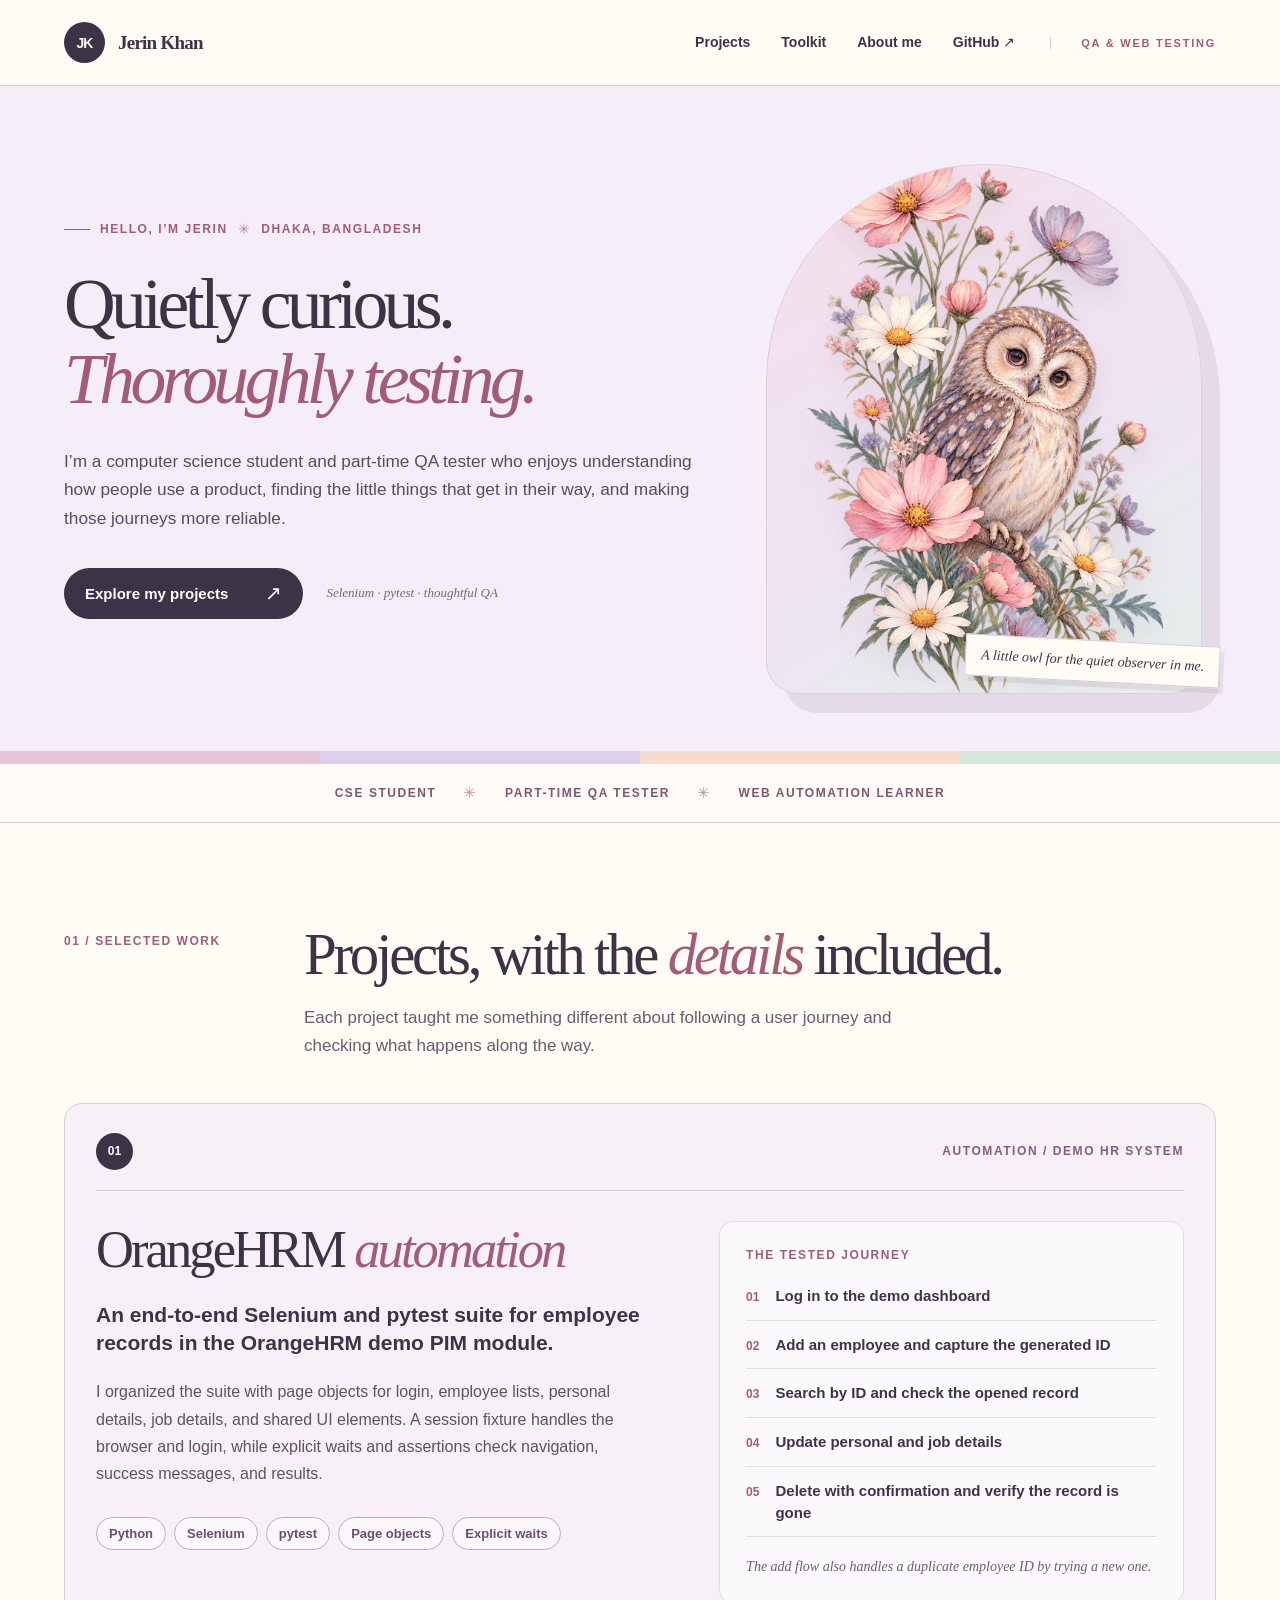
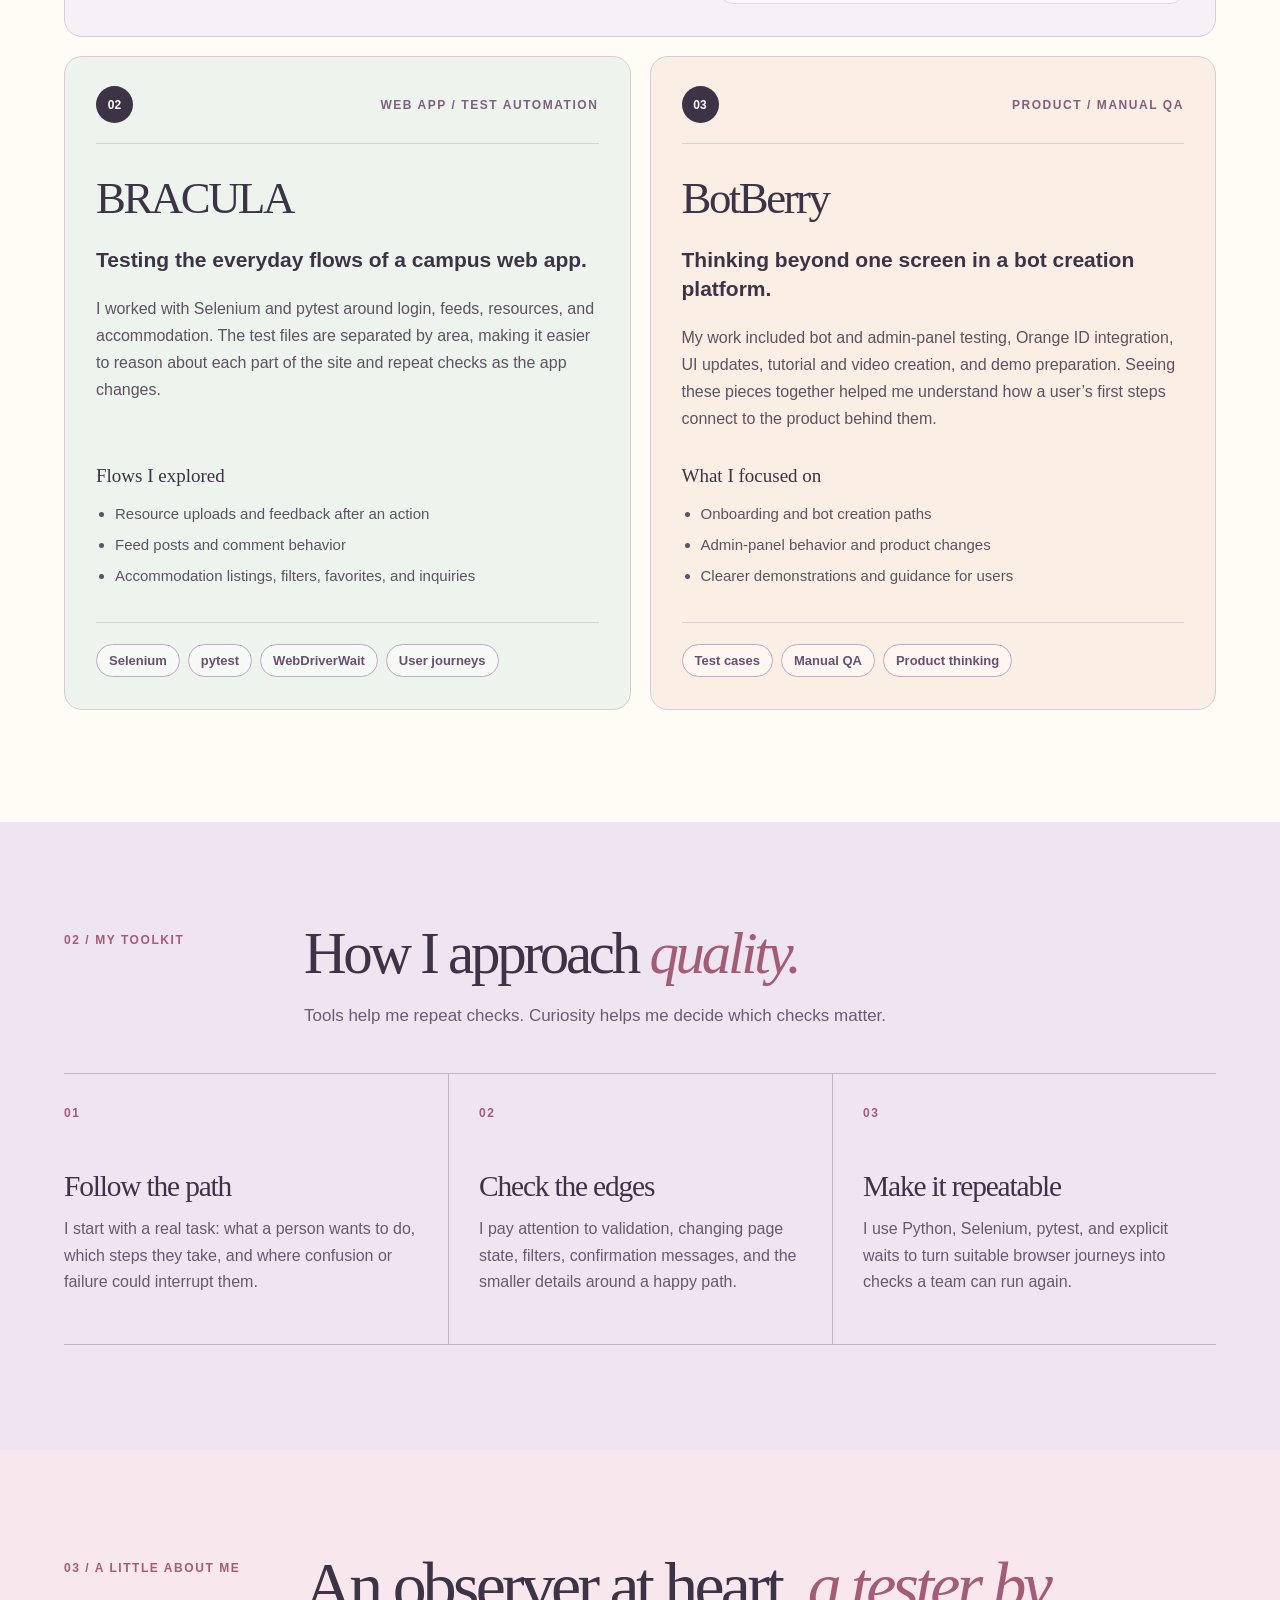
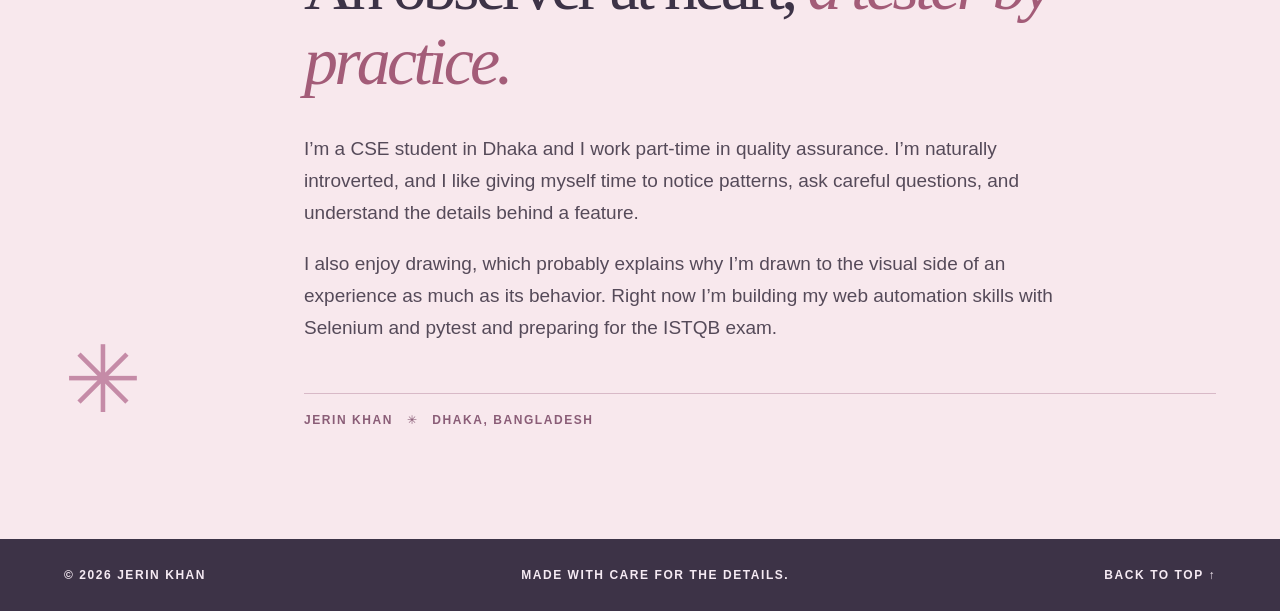
==== index.html @ fc074147 "Publish QA portfolio" ====
<!doctype html>
<html lang="en">
  <head>
    <meta charset="utf-8">
    <meta name="viewport" content="width=device-width, initial-scale=1">
    <meta name="theme-color" content="#f5eef8">
    <meta name="description" content="Jerin Khan is a CSE student and QA tester in Dhaka. Explore her Selenium and pytest automation, web testing projects, and thoughtful approach to quality.">
    <title>Jerin Khan | QA & Web Testing</title>
    <link rel="icon" type="image/svg+xml" href="data:image/svg+xml,%3Csvg xmlns='http://www.w3.org/2000/svg' viewBox='0 0 64 64'%3E%3Crect width='64' height='64' rx='16' fill='%23ead8ef'/%3E%3Cpath d='M14 22Q32 6 50 22v21Q32 58 14 43z' fill='%236f557b'/%3E%3Ccircle cx='24' cy='30' r='8' fill='%23fff7ee'/%3E%3Ccircle cx='40' cy='30' r='8' fill='%23fff7ee'/%3E%3Ccircle cx='24' cy='30' r='3' fill='%233a3044'/%3E%3Ccircle cx='40' cy='30' r='3' fill='%233a3044'/%3E%3Cpath d='M28 41l4 5 4-5z' fill='%23f4ad91'/%3E%3C/svg%3E">
    <link rel="stylesheet" href="styles.css">
  </head>
  <body>
    <a class="skip-link" href="#main">Skip to content</a>
    <div class="site-shell" id="top">
      <header class="site-header">
        <a class="wordmark" href="#top" aria-label="Jerin Khan, back to top"><span class="wordmark-initials">JK</span><span>Jerin Khan</span></a>
        <nav aria-label="Main navigation">
          <a href="#work">Projects</a>
          <a href="#toolkit">Toolkit</a>
          <a href="#about">About me</a>
          <a href="https://github.com/Jerin022846" target="_blank" rel="noopener noreferrer">GitHub ↗</a>
        </nav>
        <span class="header-descriptor">QA & WEB TESTING</span>
      </header>

      <main id="main">
        <section class="hero" aria-labelledby="hero-title">
          <div class="hero-copy">
            <p class="eyebrow"><span class="eyebrow-line" aria-hidden="true"></span> HELLO, I’M JERIN <span class="eyebrow-star" aria-hidden="true">✳</span> DHAKA, BANGLADESH</p>
            <h1 id="hero-title">Quietly curious.<br><em>Thoroughly testing.</em></h1>
            <p class="hero-intro">I’m a computer science student and part-time QA tester who enjoys understanding how people use a product, finding the little things that get in their way, and making those journeys more reliable.</p>
            <div class="hero-actions"><a class="button-primary" href="#work">Explore my projects <span aria-hidden="true">↗</span></a><span class="hero-side-note">Selenium · pytest · thoughtful QA</span></div>
          </div>
          <div class="hero-art">
            <div class="art-frame"><img src="owl-flowers.png" width="1024" height="1536" alt="A gentle illustrated owl perched among pastel flowers"></div>
            <p class="art-caption">A little owl for the quiet observer in me.</p>
          </div>
        </section>

        <section class="intro-strip" aria-label="At a glance"><span>CSE STUDENT</span><span class="strip-separator" aria-hidden="true">✳</span><span>PART-TIME QA TESTER</span><span class="strip-separator" aria-hidden="true">✳</span><span>WEB AUTOMATION LEARNER</span></section>

        <section class="work section-wrap" id="work" aria-labelledby="work-title">
          <div class="section-heading"><p class="section-kicker">01 / SELECTED WORK</p><div><h2 id="work-title">Projects, with the <em>details</em> included.</h2><p>Each project taught me something different about following a user journey and checking what happens along the way.</p></div></div>

          <article class="case-study case-featured" aria-labelledby="orange-title">
            <div class="case-header"><span class="case-index">01</span><span class="case-type">AUTOMATION / DEMO HR SYSTEM</span></div>
            <div class="case-featured-grid">
              <div class="case-summary"><h3 id="orange-title">OrangeHRM <em>automation</em></h3><p class="case-lead">An end-to-end Selenium and pytest suite for employee records in the OrangeHRM demo PIM module.</p><p>I organized the suite with page objects for login, employee lists, personal details, job details, and shared UI elements. A session fixture handles the browser and login, while explicit waits and assertions check navigation, success messages, and results.</p><div class="tag-list"><span>Python</span><span>Selenium</span><span>pytest</span><span>Page objects</span><span>Explicit waits</span></div></div>
              <div class="case-flow"><p class="case-flow-title">THE TESTED JOURNEY</p><ol><li><span>01</span>Log in to the demo dashboard</li><li><span>02</span>Add an employee and capture the generated ID</li><li><span>03</span>Search by ID and check the opened record</li><li><span>04</span>Update personal and job details</li><li><span>05</span>Delete with confirmation and verify the record is gone</li></ol><p class="case-note">The add flow also handles a duplicate employee ID by trying a new one.</p></div>
            </div>
          </article>

          <div class="case-pair">
            <article class="case-study case-bracula" aria-labelledby="bracula-title"><div class="case-header"><span class="case-index">02</span><span class="case-type">WEB APP / TEST AUTOMATION</span></div><h3 id="bracula-title">BRACULA</h3><p class="case-lead">Testing the everyday flows of a campus web app.</p><p>I worked with Selenium and pytest around login, feeds, resources, and accommodation. The test files are separated by area, making it easier to reason about each part of the site and repeat checks as the app changes.</p><div class="case-small-details"><h4>Flows I explored</h4><ul><li>Resource uploads and feedback after an action</li><li>Feed posts and comment behavior</li><li>Accommodation listings, filters, favorites, and inquiries</li></ul></div><div class="tag-list"><span>Selenium</span><span>pytest</span><span>WebDriverWait</span><span>User journeys</span></div></article>
            <article class="case-study case-botberry" aria-labelledby="botberry-title"><div class="case-header"><span class="case-index">03</span><span class="case-type">PRODUCT / MANUAL QA</span></div><h3 id="botberry-title">BotBerry</h3><p class="case-lead">Thinking beyond one screen in a bot creation platform.</p><p>My work included bot and admin-panel testing, Orange ID integration, UI updates, tutorial and video creation, and demo preparation. Seeing these pieces together helped me understand how a user’s first steps connect to the product behind them.</p><div class="case-small-details"><h4>What I focused on</h4><ul><li>Onboarding and bot creation paths</li><li>Admin-panel behavior and product changes</li><li>Clearer demonstrations and guidance for users</li></ul></div><div class="tag-list"><span>Test cases</span><span>Manual QA</span><span>Product thinking</span></div></article>
          </div>
        </section>

        <section class="toolkit" id="toolkit" aria-labelledby="toolkit-title"><div class="section-wrap"><div class="section-heading"><p class="section-kicker">02 / MY TOOLKIT</p><div><h2 id="toolkit-title">How I approach <em>quality.</em></h2><p>Tools help me repeat checks. Curiosity helps me decide which checks matter.</p></div></div><div class="toolkit-grid"><div><span class="tool-number">01</span><h3>Follow the path</h3><p>I start with a real task: what a person wants to do, which steps they take, and where confusion or failure could interrupt them.</p></div><div><span class="tool-number">02</span><h3>Check the edges</h3><p>I pay attention to validation, changing page state, filters, confirmation messages, and the smaller details around a happy path.</p></div><div><span class="tool-number">03</span><h3>Make it repeatable</h3><p>I use Python, Selenium, pytest, and explicit waits to turn suitable browser journeys into checks a team can run again.</p></div></div></div></section>

        <section class="about section-wrap" id="about" aria-labelledby="about-title"><div class="about-aside"><p class="section-kicker">03 / A LITTLE ABOUT ME</p><span class="about-asterisk" aria-hidden="true">✳</span></div><div class="about-main"><h2 id="about-title">An observer at heart, <em>a tester by practice.</em></h2><p>I’m a CSE student in Dhaka and I work part-time in quality assurance. I’m naturally introverted, and I like giving myself time to notice patterns, ask careful questions, and understand the details behind a feature.</p><p>I also enjoy drawing, which probably explains why I’m drawn to the visual side of an experience as much as its behavior. Right now I’m building my web automation skills with Selenium and pytest and preparing for the ISTQB exam.</p><div class="about-signature">JERIN KHAN <span aria-hidden="true">✳</span> DHAKA, BANGLADESH</div></div></section>
      </main>
      <footer class="site-footer"><span>© <span id="year">2026</span> JERIN KHAN</span><span>MADE WITH CARE FOR THE DETAILS.</span><a href="#top">BACK TO TOP ↑</a></footer>
    </div>
    <script src="script.js" defer></script>
  </body>
</html>
---- styles.css ----
:root{color-scheme:light;--plum:#3d3347;--muted:#685d70;--lilac:#e9dff2;--lavender:#f5eef8;--blush:#f8e8ec;--peach:#fbeee5;--cream:#fffbf5;--mint:#edf4ee;--rose:#a35c78;--line:#d7cbd8;font-family:Arial,Helvetica,sans-serif;font-synthesis:none;scroll-behavior:smooth}
*{box-sizing:border-box}body{margin:0;background:var(--cream);color:var(--plum)}a{color:inherit;text-decoration:none}a:focus-visible{outline:3px solid var(--rose);outline-offset:4px}h1,h2,h3,h4,p{margin-top:0}::selection{background:#e6b7cc;color:var(--plum)}.skip-link{position:absolute;top:-100px;left:16px;background:#fff;padding:12px;z-index:30}.skip-link:focus{top:16px}.site-shell{width:min(100%,1800px);margin:0 auto;overflow:hidden}.site-header{height:86px;display:flex;align-items:center;gap:35px;padding:0 5%;background:var(--cream);border-bottom:1px solid var(--line)}.wordmark{display:inline-flex;align-items:center;gap:13px;white-space:nowrap;font-family:Georgia,serif;font-size:19px;font-weight:700;letter-spacing:-.04em}.wordmark-initials{width:41px;height:41px;border-radius:50%;display:grid;place-items:center;background:var(--plum);color:#fff;font-family:Arial,sans-serif;font-size:14px;font-weight:700;letter-spacing:-.06em}.site-header nav{display:flex;gap:31px;margin-left:auto;font-size:14px;font-weight:700}.site-header nav a{padding:9px 0;border-bottom:1px solid transparent}.site-header nav a:hover{border-color:var(--rose)}.header-descriptor{font-size:11px;letter-spacing:.16em;font-weight:800;border-left:1px solid var(--line);padding-left:30px;white-space:nowrap;color:var(--rose)}
.hero{background:var(--lavender);display:grid;grid-template-columns:minmax(0,1.16fr) minmax(320px,.84fr);align-items:center;gap:4%;padding:60px 5% 70px;min-height:670px;position:relative}.hero::before{content:"";position:absolute;inset:auto 0 0;height:13px;background:linear-gradient(90deg,#e6c5d9 0 25%,#ddd0ec 25% 50%,#f6dcce 50% 75%,#d6e8dd 75%)}.hero-copy{position:relative;z-index:2;padding:20px 0}.eyebrow,.section-kicker,.case-type,.case-flow-title,.case-index,.tool-number,.intro-strip,.about-signature,.site-footer{font-size:12px;font-weight:800;letter-spacing:.13em}.eyebrow{display:flex;align-items:center;flex-wrap:wrap;gap:10px;color:var(--rose);margin-bottom:30px}.eyebrow-line{width:26px;height:1px;background:var(--rose)}.eyebrow-star{font-size:14px;color:#b787a5}.hero h1{font-family:Georgia,'Times New Roman',serif;font-weight:400;font-size:clamp(3.4rem,5.6vw,6.8rem);line-height:1.05;letter-spacing:-.065em;margin:0 0 29px;max-width:920px}.hero h1 em{color:var(--rose);font-weight:400}.hero-intro{font-size:clamp(1.08rem,1.35vw,1.3rem);line-height:1.66;max-width:640px;color:#584c61;margin:0 0 35px}.hero-actions{display:flex;align-items:center;flex-wrap:wrap;gap:23px}.button-primary{display:inline-flex;align-items:center;justify-content:space-between;gap:37px;background:var(--plum);color:#fff;padding:17px 21px;border-radius:100px;font-size:15px;font-weight:700;min-width:220px;transition:transform .2s,background .2s}.button-primary:hover{transform:translateY(-3px);background:#654c6a}.button-primary span{font-size:20px;line-height:0}.hero-side-note{font-size:13px;color:#766879;font-family:Georgia,serif;font-style:italic}.hero-art{position:relative;justify-self:center;width:min(100%,490px);padding:18px 14px 0}.art-frame{height:530px;background:linear-gradient(150deg,#f4dfe9 0%,#efe3f3 52%,#e5eeea 100%);border:1px solid #ddcddf;border-radius:230px 230px 34px 34px;overflow:hidden;display:flex;align-items:end;justify-content:center;box-shadow:18px 19px 0 rgba(117,77,129,.12)}.art-frame img{width:106%;height:108%;object-fit:contain;object-position:center bottom;display:block;filter:drop-shadow(0 12px 12px rgba(75,54,80,.09))}.art-caption{position:absolute;bottom:12px;right:-4px;background:var(--cream);border:1px solid var(--line);padding:12px 15px;margin:0;font-family:Georgia,serif;font-size:14px;font-style:italic;transform:rotate(3deg);box-shadow:4px 5px 0 rgba(99,72,110,.10)}
.intro-strip{display:flex;align-items:center;justify-content:center;flex-wrap:wrap;gap:27px;padding:20px 5%;background:#fffaf6;color:#7c5871;border-bottom:1px solid var(--line);text-align:center}.strip-separator{color:#bd90ad;font-size:15px}.section-wrap{padding:100px 5% 112px}.section-heading{display:grid;grid-template-columns:215px minmax(0,1fr);gap:25px;margin-bottom:43px}.section-kicker{color:var(--rose);margin:11px 0 0}.section-heading h2,.about h2{font-family:Georgia,serif;font-weight:400;font-size:clamp(2.8rem,4.6vw,5.35rem);line-height:1.1;letter-spacing:-.055em;max-width:820px;margin:0 0 16px}.section-heading h2 em,.about h2 em{font-weight:400;color:var(--rose)}.section-heading>div>p{font-size:17px;line-height:1.65;color:var(--muted);max-width:650px;margin:0}.work{background:var(--cream)}.case-study{border:1px solid var(--line);border-radius:18px;padding:29px 31px 32px}.case-featured{background:#f8f0f7}.case-header{display:flex;align-items:center;justify-content:space-between;gap:15px;border-bottom:1px solid #d8c7d9;padding-bottom:20px;margin-bottom:30px}.case-index{background:var(--plum);color:#fff;display:grid;place-items:center;width:37px;height:37px;border-radius:50%;letter-spacing:0}.case-type{color:#805f7e;text-align:right}.case-featured-grid{display:grid;grid-template-columns:1fr .85fr;gap:7%;align-items:start}.case-study h3{font-family:Georgia,serif;font-weight:400;letter-spacing:-.055em;line-height:1.08;margin:0 0 23px}.case-featured h3{font-size:clamp(2.8rem,4.1vw,4.8rem)}.case-study h3 em{color:var(--rose);font-weight:400}.case-lead{font-size:21px;line-height:1.38;color:var(--plum);font-weight:700;max-width:660px;margin-bottom:20px}.case-summary>p:not(.case-lead),.case-pair article>p:not(.case-lead){font-size:16px;line-height:1.7;color:#5d5262;max-width:690px}.tag-list{display:flex;flex-wrap:wrap;gap:8px;margin-top:30px}.tag-list span{border:1px solid #bfaac1;background:rgba(255,255,255,.45);border-radius:100px;padding:8px 12px;font-size:13px;font-weight:700;color:#694f71}.case-flow{background:rgba(255,255,255,.63);border:1px solid #e3d8e5;border-radius:14px;padding:26px}.case-flow-title{color:var(--rose);margin:0 0 10px}.case-flow ol{list-style:none;margin:0;padding:0}.case-flow li{display:flex;gap:16px;align-items:baseline;border-bottom:1px solid #e6dce7;padding:13px 0;font-size:15px;line-height:1.45;font-weight:700}.case-flow li span{color:var(--rose);font-size:12px;font-weight:800}.case-note{font-family:Georgia,serif;color:#6e5e72;font-size:14px;font-style:italic;line-height:1.5;margin:19px 0 0}.case-pair{display:grid;grid-template-columns:1fr 1fr;gap:19px;margin-top:19px}.case-pair .case-study{display:flex;flex-direction:column;min-height:600px}.case-bracula{background:var(--mint)}.case-botberry{background:var(--peach)}.case-pair .case-header{border-color:#d5d4cf}.case-pair h3{font-size:clamp(2.7rem,3.5vw,4.1rem)}.case-small-details{margin-top:auto;padding-top:17px}.case-small-details h4{font-family:Georgia,serif;font-size:19px;font-weight:400;margin:0 0 12px}.case-small-details ul{margin:0;padding-left:19px;color:#5b5361;font-size:15px;line-height:1.65}.case-small-details li{padding:3px 0}.case-pair .tag-list{padding-top:21px;border-top:1px solid #d8d4d3}
.toolkit{background:#eee5f1}.toolkit .section-wrap{padding-bottom:105px}.toolkit-grid{display:grid;grid-template-columns:repeat(3,1fr);border-top:1px solid #c6b3ca;border-bottom:1px solid #c6b3ca}.toolkit-grid>div{padding:29px 30px 32px 0;min-height:270px}.toolkit-grid>div+div{border-left:1px solid #c6b3ca;padding-left:30px}.tool-number{color:var(--rose)}.toolkit-grid h3{font-family:Georgia,serif;font-size:clamp(1.6rem,2.3vw,2.4rem);font-weight:400;letter-spacing:-.04em;margin:49px 0 13px}.toolkit-grid p{font-size:16px;line-height:1.64;color:#665a6c;max-width:370px;margin:0}.about{display:grid;grid-template-columns:215px minmax(0,920px);gap:25px;background:#f8e8ed}.about-aside{display:flex;flex-direction:column;justify-content:space-between;min-height:440px}.about-asterisk{font-family:Georgia,serif;font-size:93px;color:#c58ba7;line-height:1}.about h2{font-size:clamp(3.1rem,5.3vw,6.15rem);margin-bottom:33px}.about-main p{font-size:19px;line-height:1.68;color:#554a59;max-width:790px;margin:0 0 20px}.about-signature{border-top:1px solid #d8b9c7;margin-top:49px;padding-top:19px;color:#8a5d77}.about-signature span{padding:0 9px}.site-footer{display:flex;justify-content:space-between;gap:20px;padding:29px 5%;background:var(--plum);color:#f5eaf3;font-size:12px}.site-footer a:hover{text-decoration:underline;text-underline-offset:4px}
@media(max-width:1120px){.header-descriptor{display:none}.hero{grid-template-columns:1fr .7fr;gap:2%}.hero h1{font-size:clamp(3.4rem,6vw,5.8rem)}.art-frame{height:470px}.section-heading,.about{grid-template-columns:160px 1fr}.case-featured-grid{gap:4%}}
@media(max-width:780px){.site-header{height:72px;gap:12px}.site-header nav{gap:17px;font-size:13px}.wordmark{font-size:16px}.wordmark-initials{width:35px;height:35px}.hero{grid-template-columns:1fr;padding-top:62px;gap:24px}.hero h1{font-size:clamp(3.3rem,8vw,5.4rem)}.hero-art{width:min(100%,460px)}.art-frame{height:475px}.section-wrap{padding:75px 5% 85px}.section-heading{display:block}.section-kicker{margin:0 0 22px}.case-featured-grid,.case-pair{grid-template-columns:1fr}.case-pair .case-study{min-height:unset}.case-featured-grid{gap:32px}.case-small-details{margin-top:15px}.toolkit-grid{grid-template-columns:1fr}.toolkit-grid>div,.toolkit-grid>div+div{min-height:unset;border-left:0;padding:24px 0 28px}.toolkit-grid>div+div{border-top:1px solid #c6b3ca}.toolkit-grid h3{margin:20px 0 8px}.about{display:block}.about-aside{min-height:unset;flex-direction:row;align-items:start;margin-bottom:20px}.about-asterisk{font-size:50px}.about h2{font-size:clamp(3.2rem,8vw,5rem)}}
@media(max-width:490px){.site-header{padding:0 5%}.wordmark{gap:0}.wordmark>span:last-child{display:none}.site-header nav{gap:15px}.hero{padding-top:49px}.eyebrow{font-size:10px;gap:7px}.hero h1{font-size:clamp(3rem,12vw,4.2rem)}.hero-intro{font-size:16px}.hero-side-note{display:none}.hero-art{width:94%;margin:5px auto 0}.art-frame{height:390px}.art-caption{font-size:12px;right:-11px}.intro-strip{gap:9px;padding:17px 5%;font-size:10px}.section-heading h2,.about h2{font-size:clamp(2.65rem,10vw,3.5rem)}.case-study{padding:23px 20px}.case-type{font-size:10px;letter-spacing:.1em}.case-featured h3,.case-pair h3{font-size:2.8rem}.case-lead{font-size:19px}.case-flow{padding:19px}.case-flow li{font-size:14px}.about-main p{font-size:17px}.site-footer>span:nth-child(2){display:none}}
@media(prefers-reduced-motion:reduce){:root{scroll-behavior:auto}*,*::before,*::after{transition-duration:.01ms!important;animation-duration:.01ms!important}}
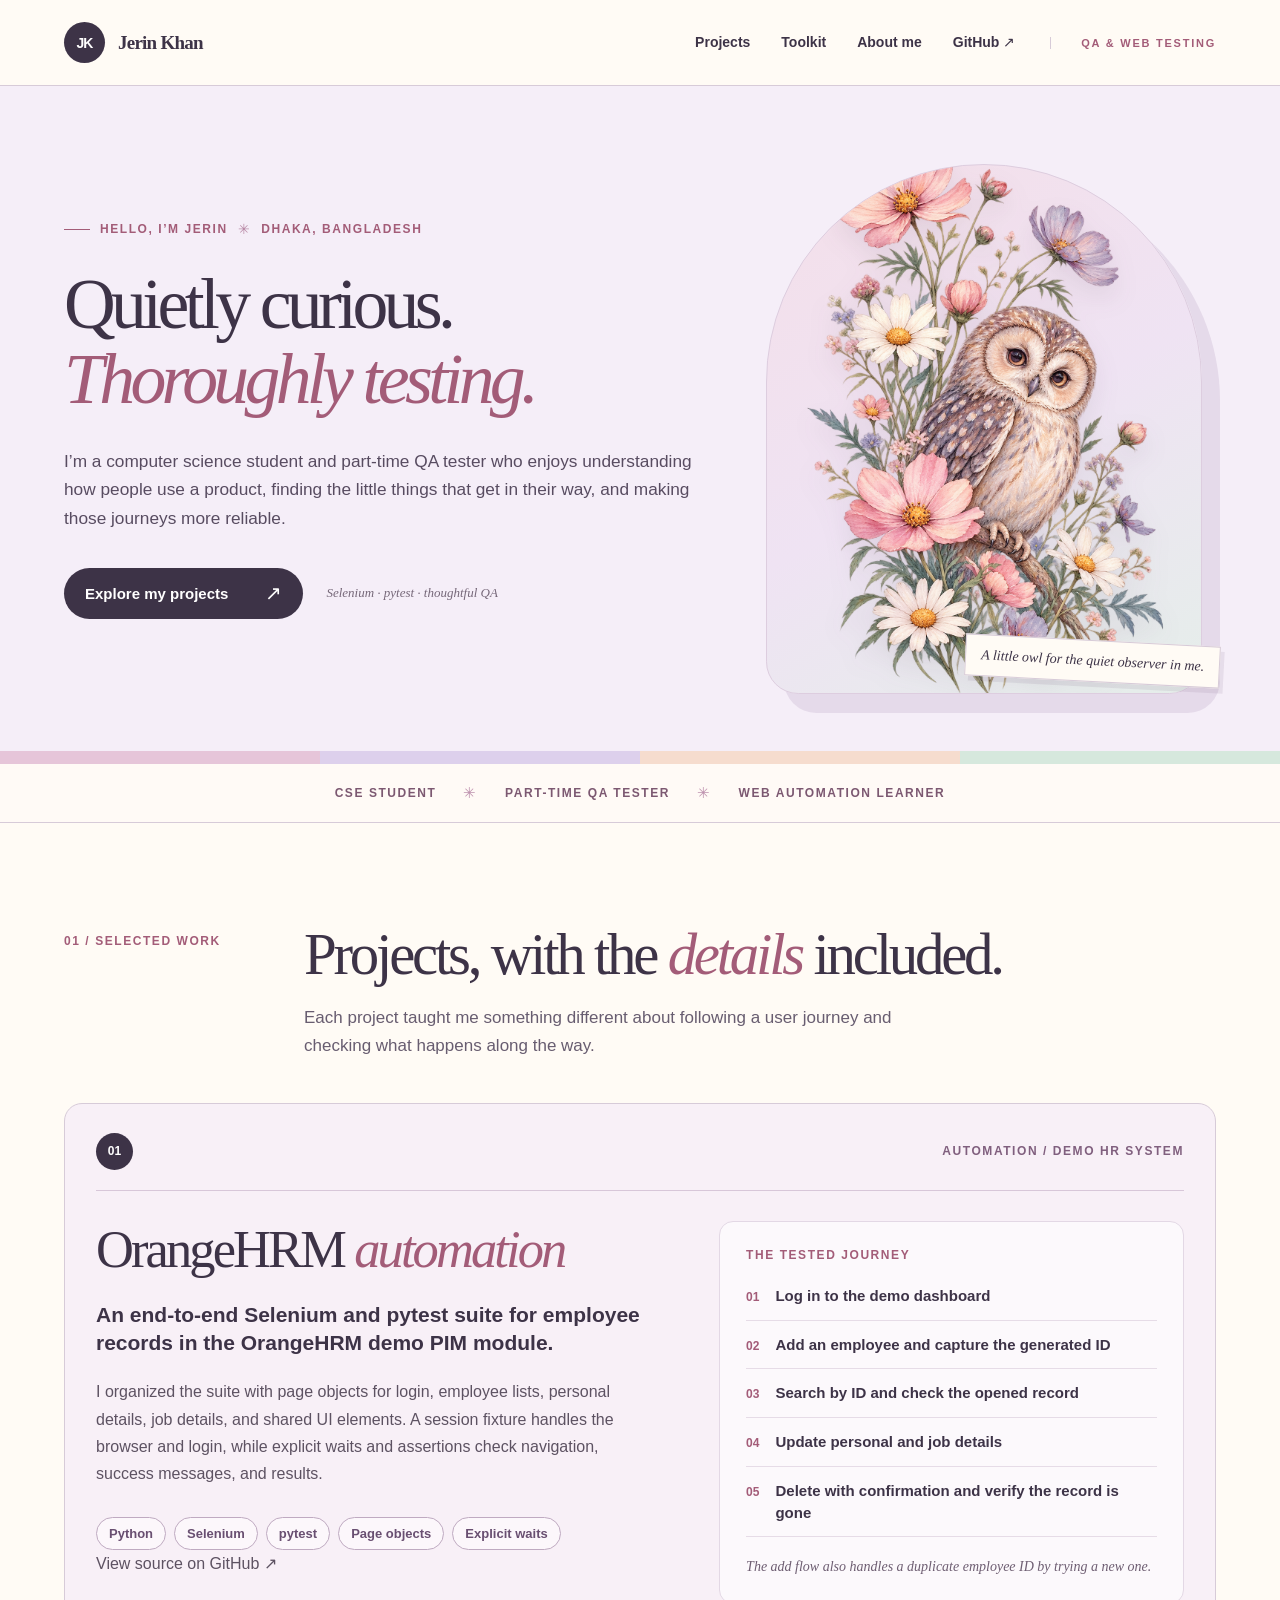
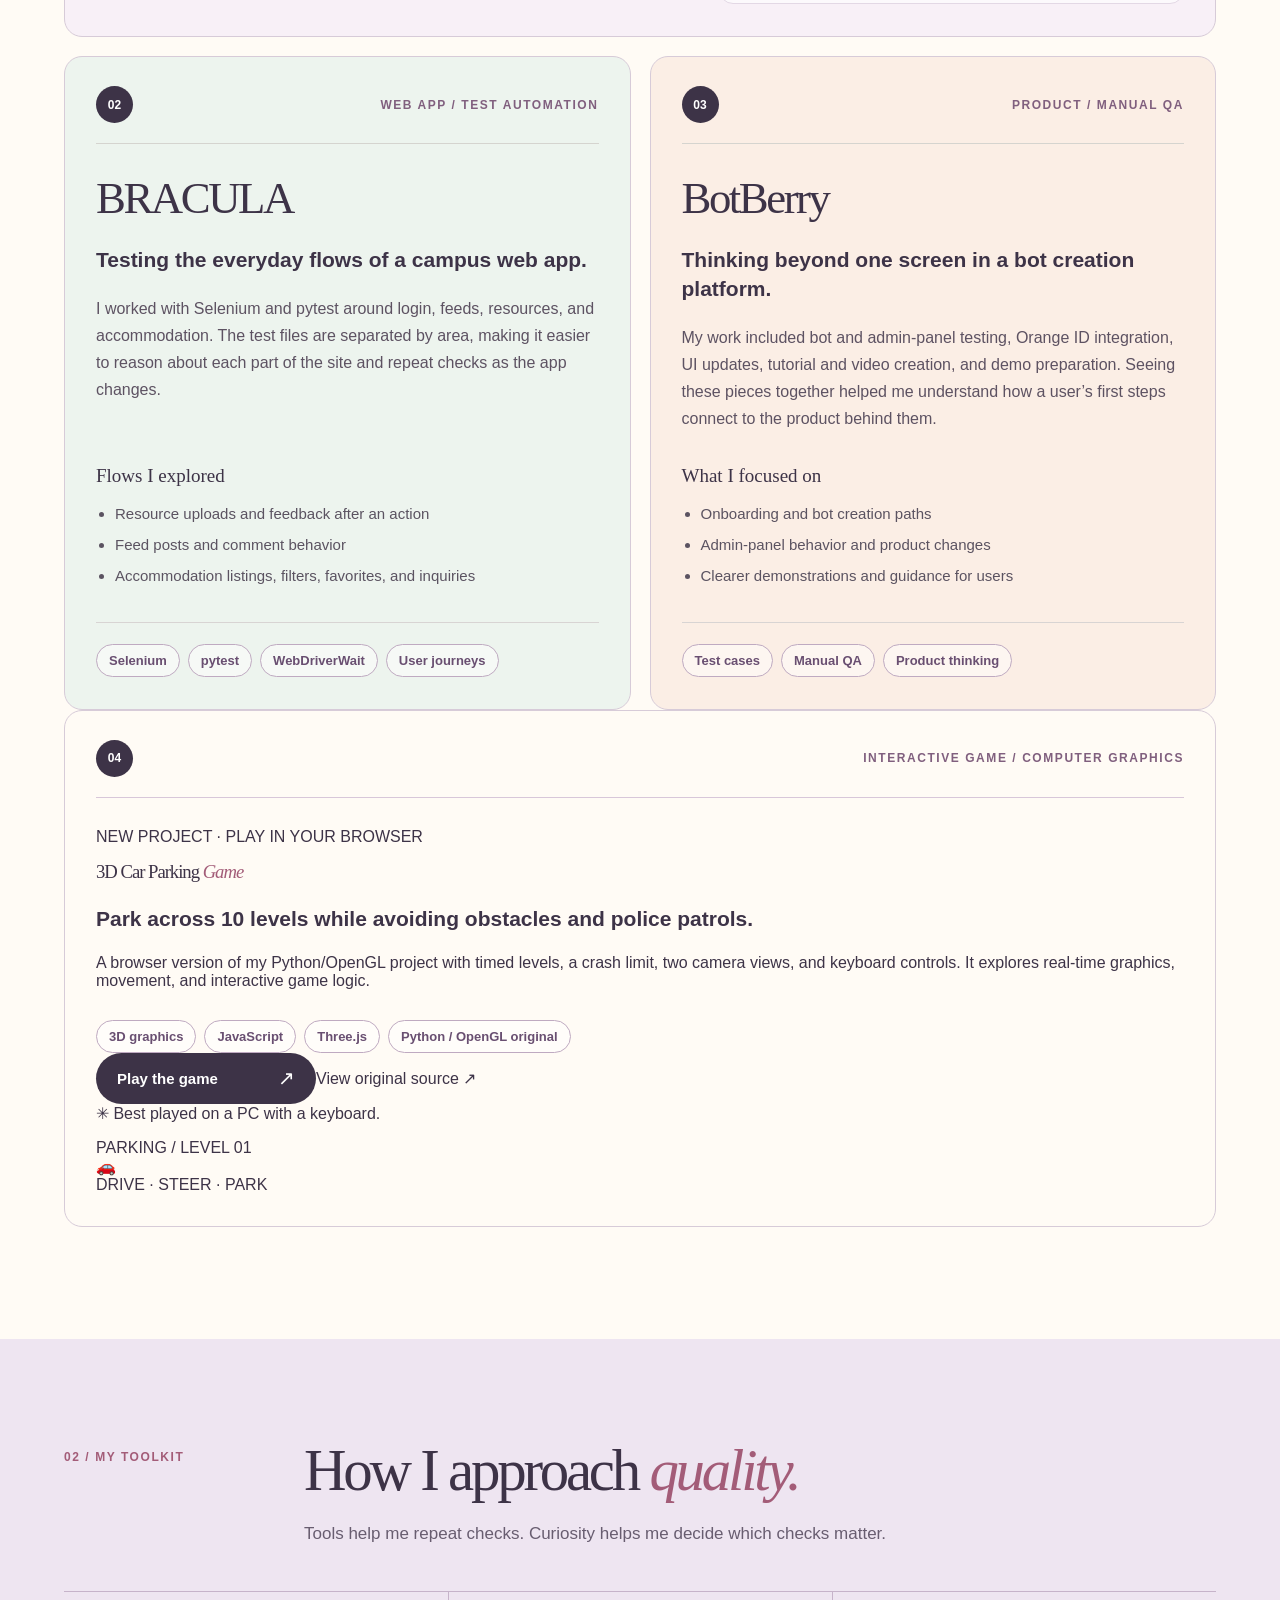
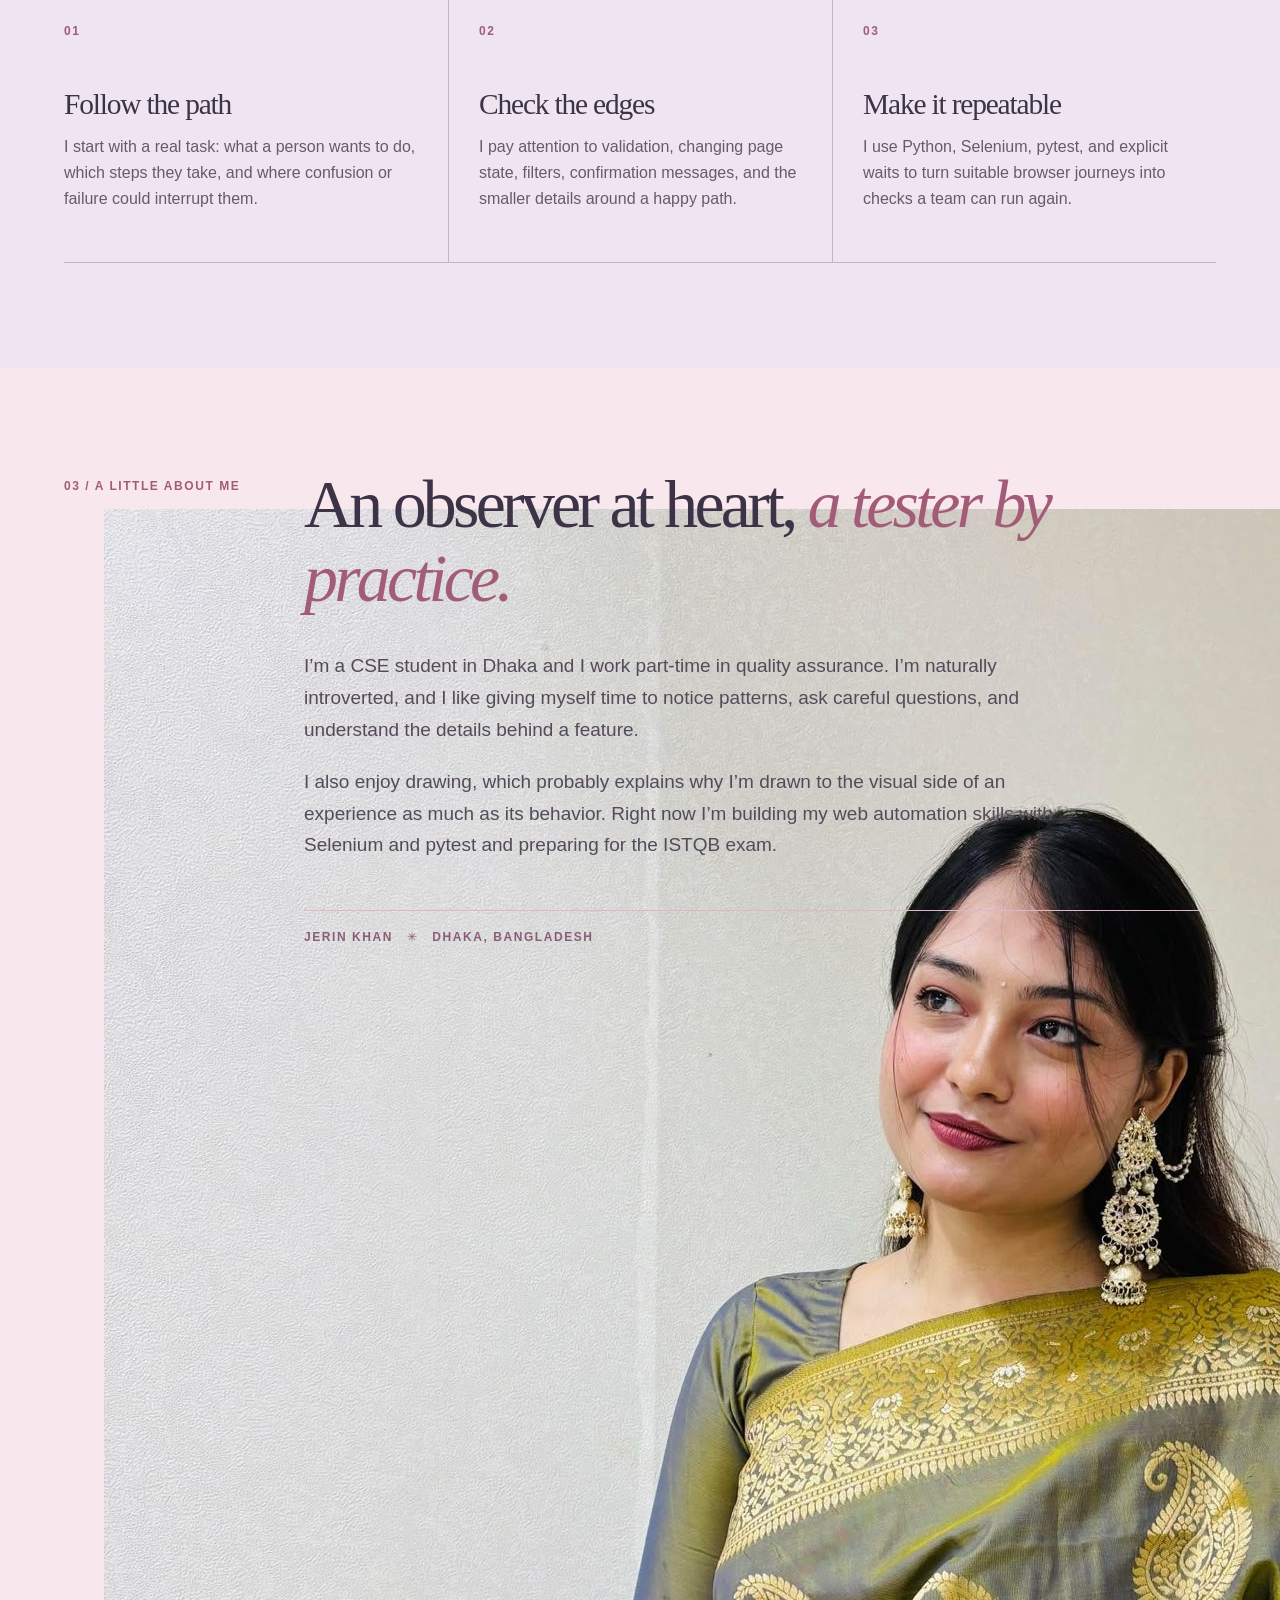
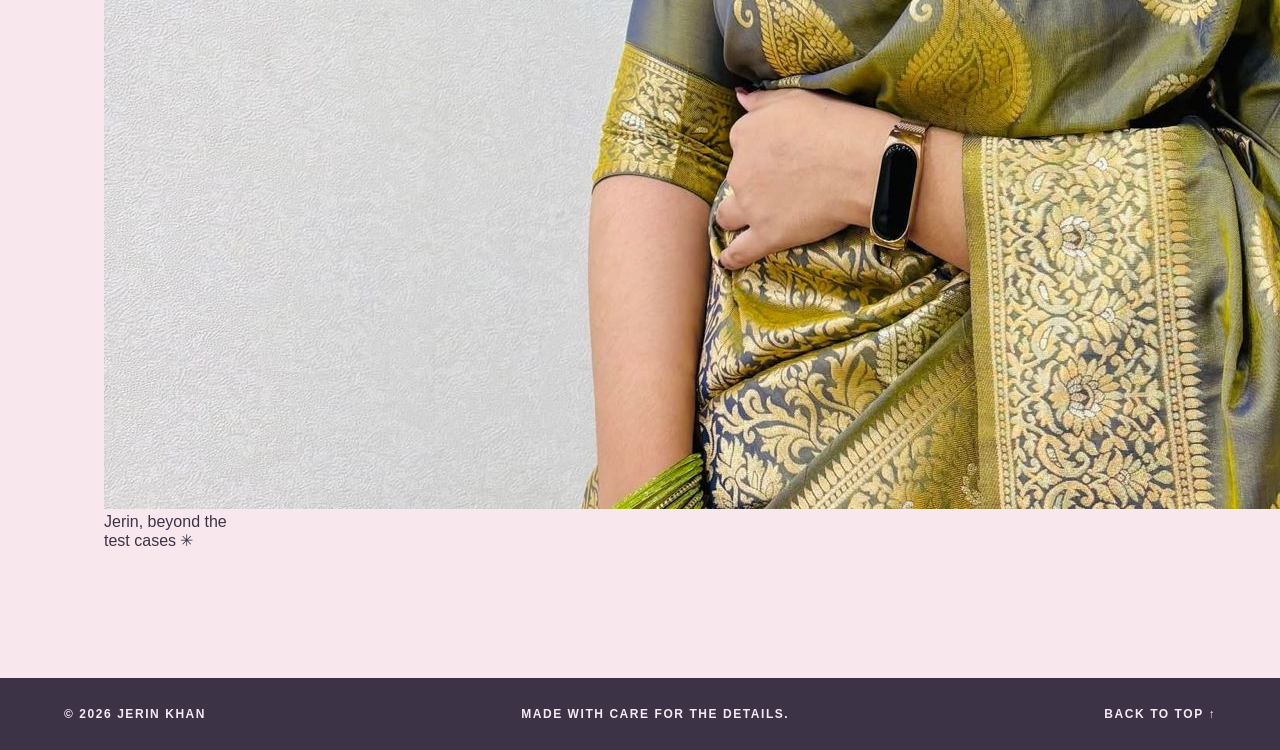
==== commit 6c7d62f3: "Feature parking game and add Jerin profile portrait" ====
--- a/index.html
+++ b/index.html
@@ -45,7 +45,7 @@
           <article class="case-study case-featured" aria-labelledby="orange-title">
             <div class="case-header"><span class="case-index">01</span><span class="case-type">AUTOMATION / DEMO HR SYSTEM</span></div>
             <div class="case-featured-grid">
-              <div class="case-summary"><h3 id="orange-title">OrangeHRM <em>automation</em></h3><p class="case-lead">An end-to-end Selenium and pytest suite for employee records in the OrangeHRM demo PIM module.</p><p>I organized the suite with page objects for login, employee lists, personal details, job details, and shared UI elements. A session fixture handles the browser and login, while explicit waits and assertions check navigation, success messages, and results.</p><div class="tag-list"><span>Python</span><span>Selenium</span><span>pytest</span><span>Page objects</span><span>Explicit waits</span></div></div>
+              <div class="case-summary"><h3 id="orange-title">OrangeHRM <em>automation</em></h3><p class="case-lead">An end-to-end Selenium and pytest suite for employee records in the OrangeHRM demo PIM module.</p><p>I organized the suite with page objects for login, employee lists, personal details, job details, and shared UI elements. A session fixture handles the browser and login, while explicit waits and assertions check navigation, success messages, and results.</p><div class="tag-list"><span>Python</span><span>Selenium</span><span>pytest</span><span>Page objects</span><span>Explicit waits</span></div><p class="project-links"><a href="https://github.com/Jerin022846/CRUD_Automation_testing" target="_blank" rel="noopener noreferrer">View source on GitHub <span aria-hidden="true">↗</span></a></p></div>
               <div class="case-flow"><p class="case-flow-title">THE TESTED JOURNEY</p><ol><li><span>01</span>Log in to the demo dashboard</li><li><span>02</span>Add an employee and capture the generated ID</li><li><span>03</span>Search by ID and check the opened record</li><li><span>04</span>Update personal and job details</li><li><span>05</span>Delete with confirmation and verify the record is gone</li></ol><p class="case-note">The add flow also handles a duplicate employee ID by trying a new one.</p></div>
             </div>
           </article>
@@ -54,11 +54,18 @@
             <article class="case-study case-bracula" aria-labelledby="bracula-title"><div class="case-header"><span class="case-index">02</span><span class="case-type">WEB APP / TEST AUTOMATION</span></div><h3 id="bracula-title">BRACULA</h3><p class="case-lead">Testing the everyday flows of a campus web app.</p><p>I worked with Selenium and pytest around login, feeds, resources, and accommodation. The test files are separated by area, making it easier to reason about each part of the site and repeat checks as the app changes.</p><div class="case-small-details"><h4>Flows I explored</h4><ul><li>Resource uploads and feedback after an action</li><li>Feed posts and comment behavior</li><li>Accommodation listings, filters, favorites, and inquiries</li></ul></div><div class="tag-list"><span>Selenium</span><span>pytest</span><span>WebDriverWait</span><span>User journeys</span></div></article>
             <article class="case-study case-botberry" aria-labelledby="botberry-title"><div class="case-header"><span class="case-index">03</span><span class="case-type">PRODUCT / MANUAL QA</span></div><h3 id="botberry-title">BotBerry</h3><p class="case-lead">Thinking beyond one screen in a bot creation platform.</p><p>My work included bot and admin-panel testing, Orange ID integration, UI updates, tutorial and video creation, and demo preparation. Seeing these pieces together helped me understand how a user’s first steps connect to the product behind them.</p><div class="case-small-details"><h4>What I focused on</h4><ul><li>Onboarding and bot creation paths</li><li>Admin-panel behavior and product changes</li><li>Clearer demonstrations and guidance for users</li></ul></div><div class="tag-list"><span>Test cases</span><span>Manual QA</span><span>Product thinking</span></div></article>
           </div>
+          <article class="case-study case-game" aria-labelledby="game-title">
+            <div class="case-header"><span class="case-index">04</span><span class="case-type">INTERACTIVE GAME / COMPUTER GRAPHICS</span></div>
+            <div class="game-grid">
+              <div><p class="game-eyebrow">NEW PROJECT · PLAY IN YOUR BROWSER</p><h3 id="game-title">3D Car Parking <em>Game</em></h3><p class="case-lead">Park across 10 levels while avoiding obstacles and police patrols.</p><p>A browser version of my Python/OpenGL project with timed levels, a crash limit, two camera views, and keyboard controls. It explores real-time graphics, movement, and interactive game logic.</p><div class="tag-list"><span>3D graphics</span><span>JavaScript</span><span>Three.js</span><span>Python / OpenGL original</span></div><div class="game-actions"><a class="button-primary" href="https://jerin022846.github.io/parking-game/" target="_blank" rel="noopener noreferrer">Play the game <span aria-hidden="true">↗</span></a><a class="game-source" href="https://github.com/Jerin022846/3d_parking_game_with_police_patroling" target="_blank" rel="noopener noreferrer">View original source ↗</a></div><p class="game-play-note">✳ Best played on a PC with a keyboard.</p></div>
+              <div class="game-scene" aria-hidden="true"><span class="game-scene-label">PARKING / LEVEL 01</span><div class="game-road"><span class="parking-bay"></span><span class="game-car">🚗</span></div><span class="game-scene-footer">DRIVE · STEER · PARK</span></div>
+            </div>
+          </article>
         </section>
 
         <section class="toolkit" id="toolkit" aria-labelledby="toolkit-title"><div class="section-wrap"><div class="section-heading"><p class="section-kicker">02 / MY TOOLKIT</p><div><h2 id="toolkit-title">How I approach <em>quality.</em></h2><p>Tools help me repeat checks. Curiosity helps me decide which checks matter.</p></div></div><div class="toolkit-grid"><div><span class="tool-number">01</span><h3>Follow the path</h3><p>I start with a real task: what a person wants to do, which steps they take, and where confusion or failure could interrupt them.</p></div><div><span class="tool-number">02</span><h3>Check the edges</h3><p>I pay attention to validation, changing page state, filters, confirmation messages, and the smaller details around a happy path.</p></div><div><span class="tool-number">03</span><h3>Make it repeatable</h3><p>I use Python, Selenium, pytest, and explicit waits to turn suitable browser journeys into checks a team can run again.</p></div></div></div></section>
 
-        <section class="about section-wrap" id="about" aria-labelledby="about-title"><div class="about-aside"><p class="section-kicker">03 / A LITTLE ABOUT ME</p><span class="about-asterisk" aria-hidden="true">✳</span></div><div class="about-main"><h2 id="about-title">An observer at heart, <em>a tester by practice.</em></h2><p>I’m a CSE student in Dhaka and I work part-time in quality assurance. I’m naturally introverted, and I like giving myself time to notice patterns, ask careful questions, and understand the details behind a feature.</p><p>I also enjoy drawing, which probably explains why I’m drawn to the visual side of an experience as much as its behavior. Right now I’m building my web automation skills with Selenium and pytest and preparing for the ISTQB exam.</p><div class="about-signature">JERIN KHAN <span aria-hidden="true">✳</span> DHAKA, BANGLADESH</div></div></section>
+        <section class="about section-wrap" id="about" aria-labelledby="about-title"><div class="about-aside"><p class="section-kicker">03 / A LITTLE ABOUT ME</p><figure class="profile-portrait"><img src="profile-photo.png" alt="Portrait of Jerin Khan" loading="lazy"><figcaption>Jerin, beyond the test cases ✳</figcaption></figure></div><div class="about-main"><h2 id="about-title">An observer at heart, <em>a tester by practice.</em></h2><p>I’m a CSE student in Dhaka and I work part-time in quality assurance. I’m naturally introverted, and I like giving myself time to notice patterns, ask careful questions, and understand the details behind a feature.</p><p>I also enjoy drawing, which probably explains why I’m drawn to the visual side of an experience as much as its behavior. Right now I’m building my web automation skills with Selenium and pytest and preparing for the ISTQB exam.</p><div class="about-signature">JERIN KHAN <span aria-hidden="true">✳</span> DHAKA, BANGLADESH</div></div></section>
       </main>
       <footer class="site-footer"><span>© <span id="year">2026</span> JERIN KHAN</span><span>MADE WITH CARE FOR THE DETAILS.</span><a href="#top">BACK TO TOP ↑</a></footer>
     </div>
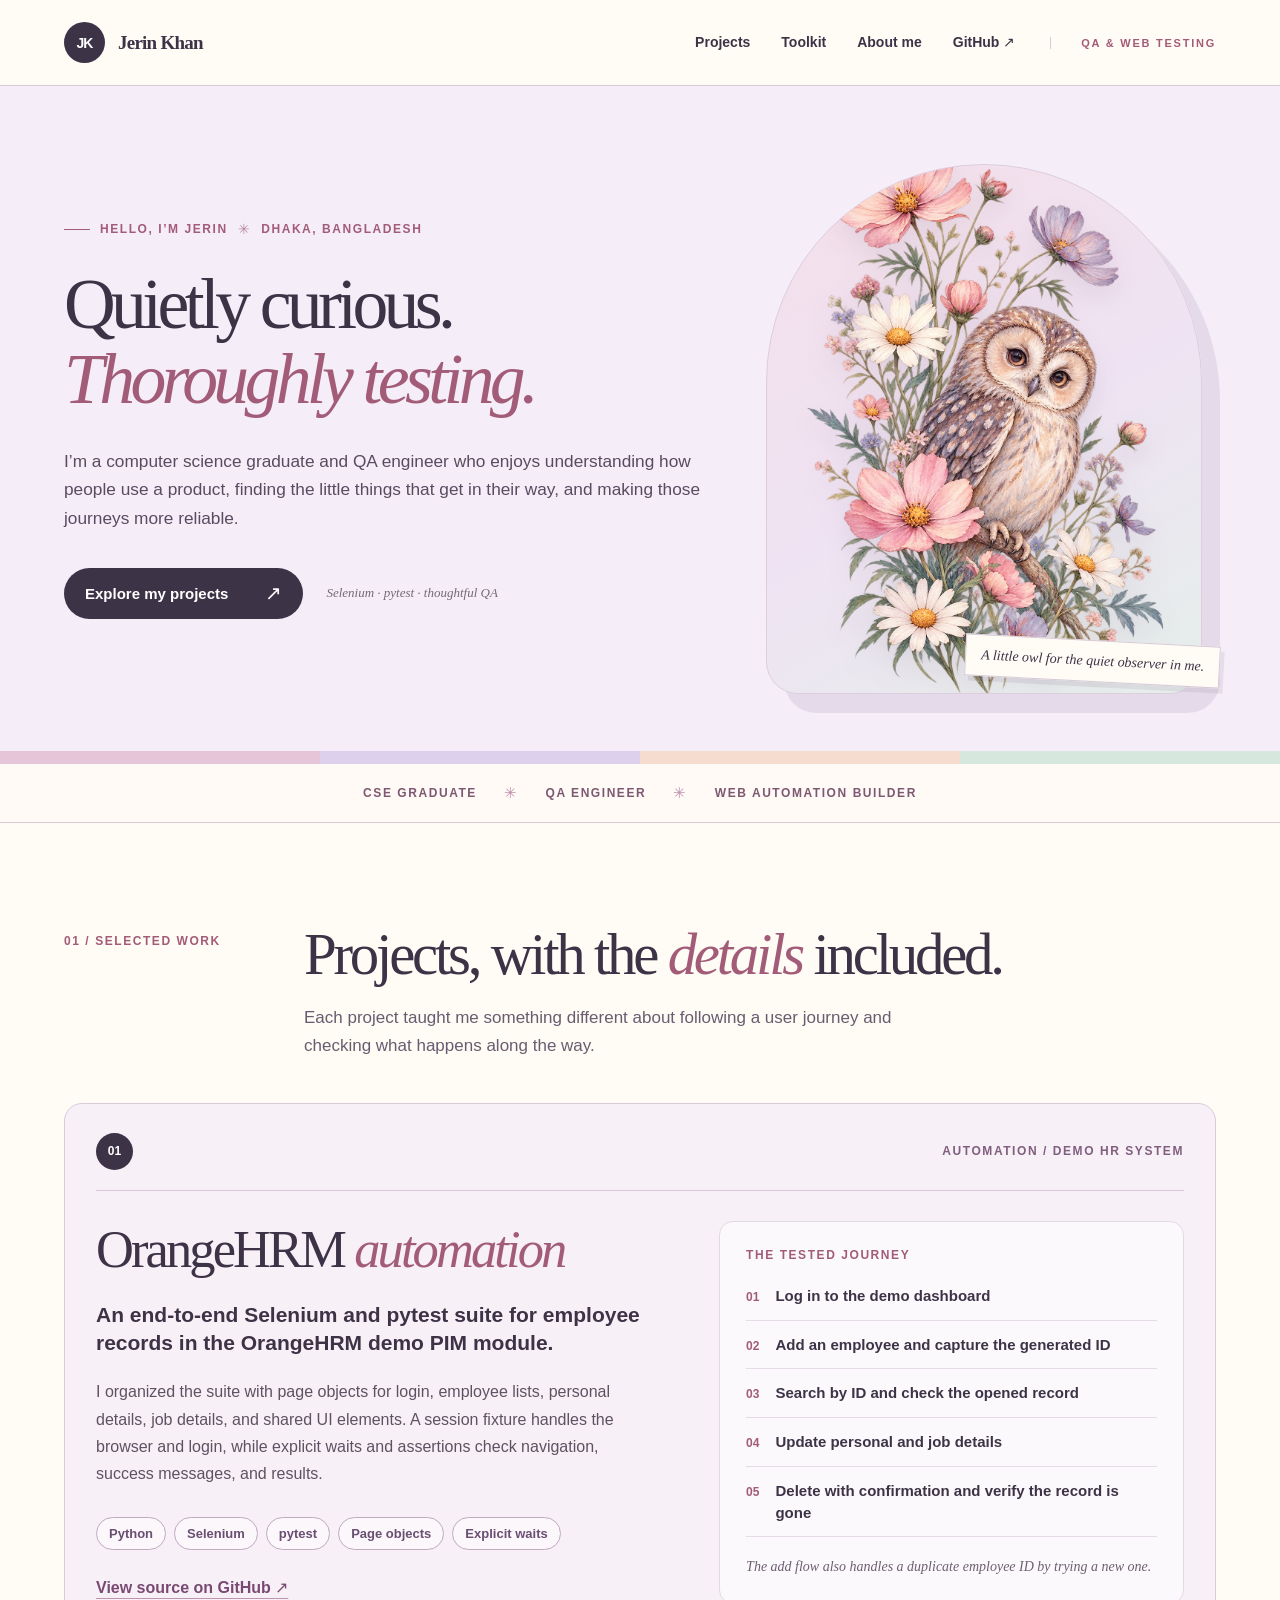
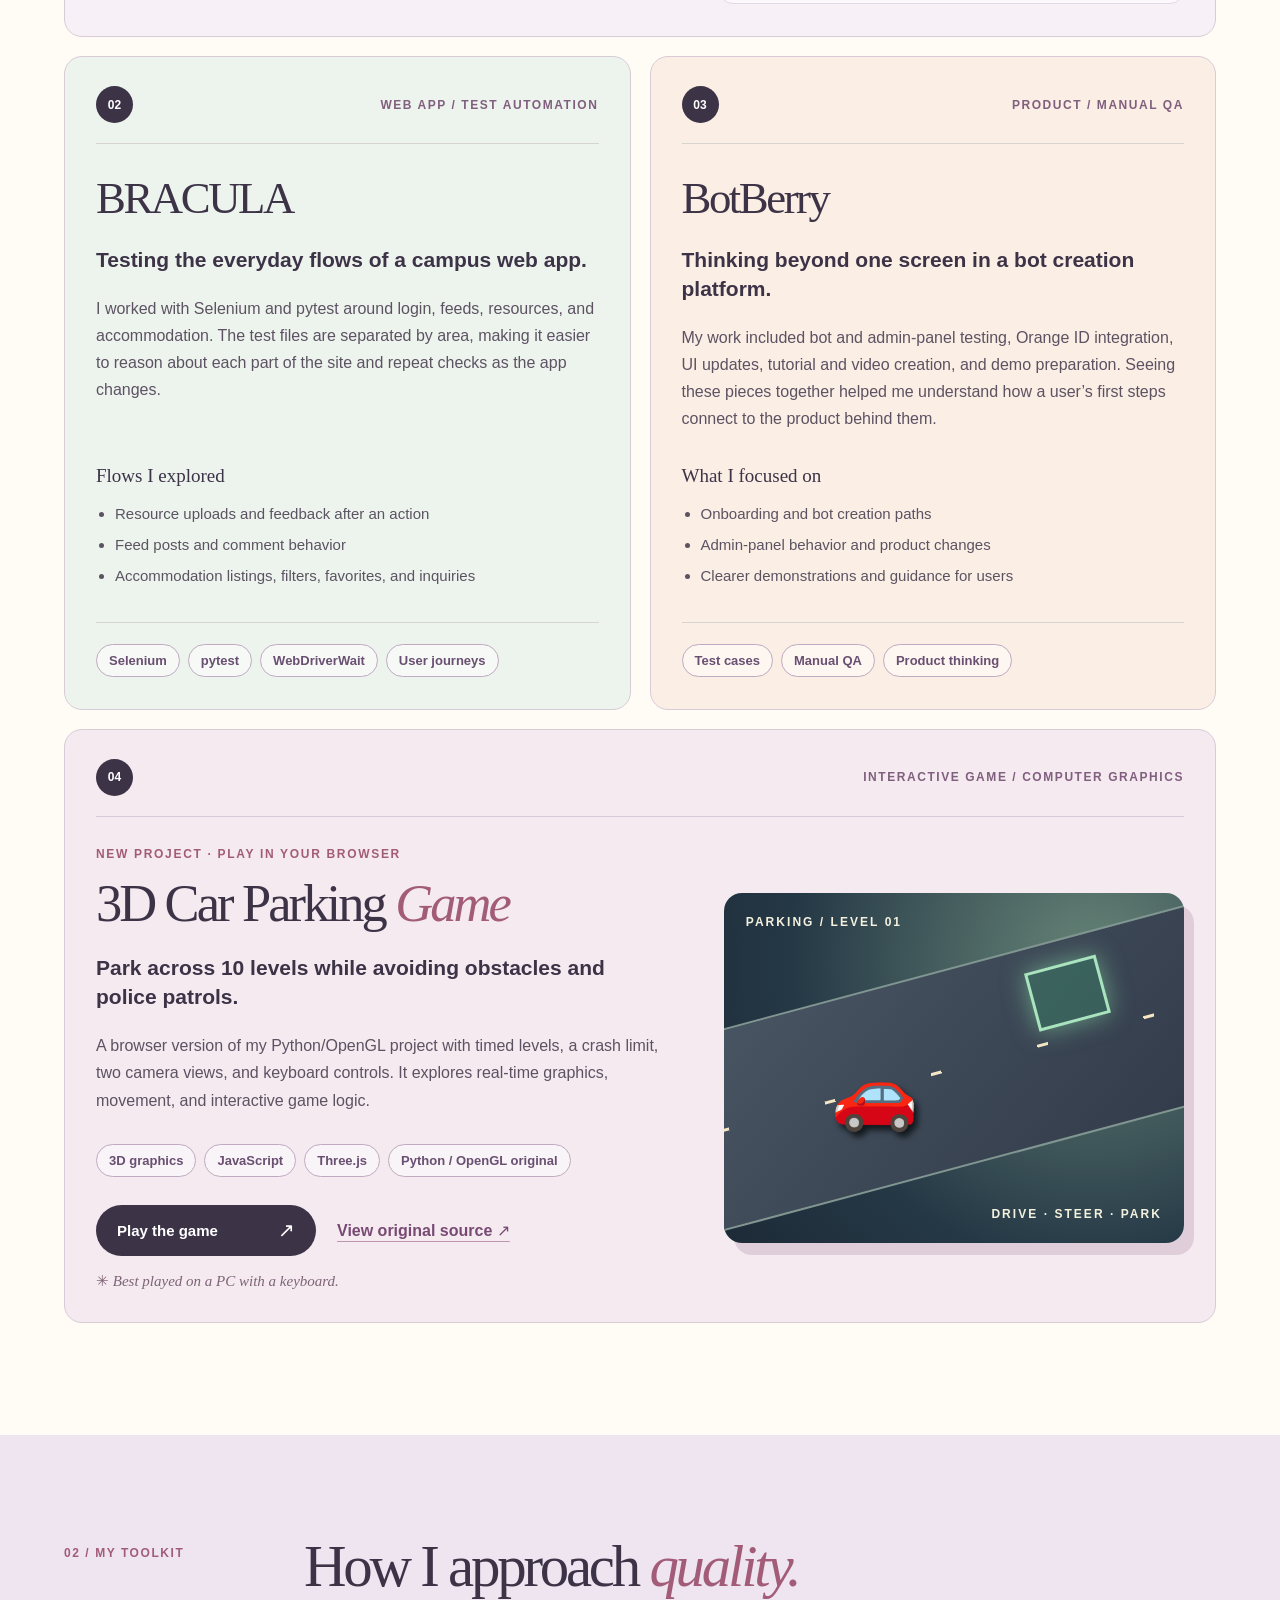
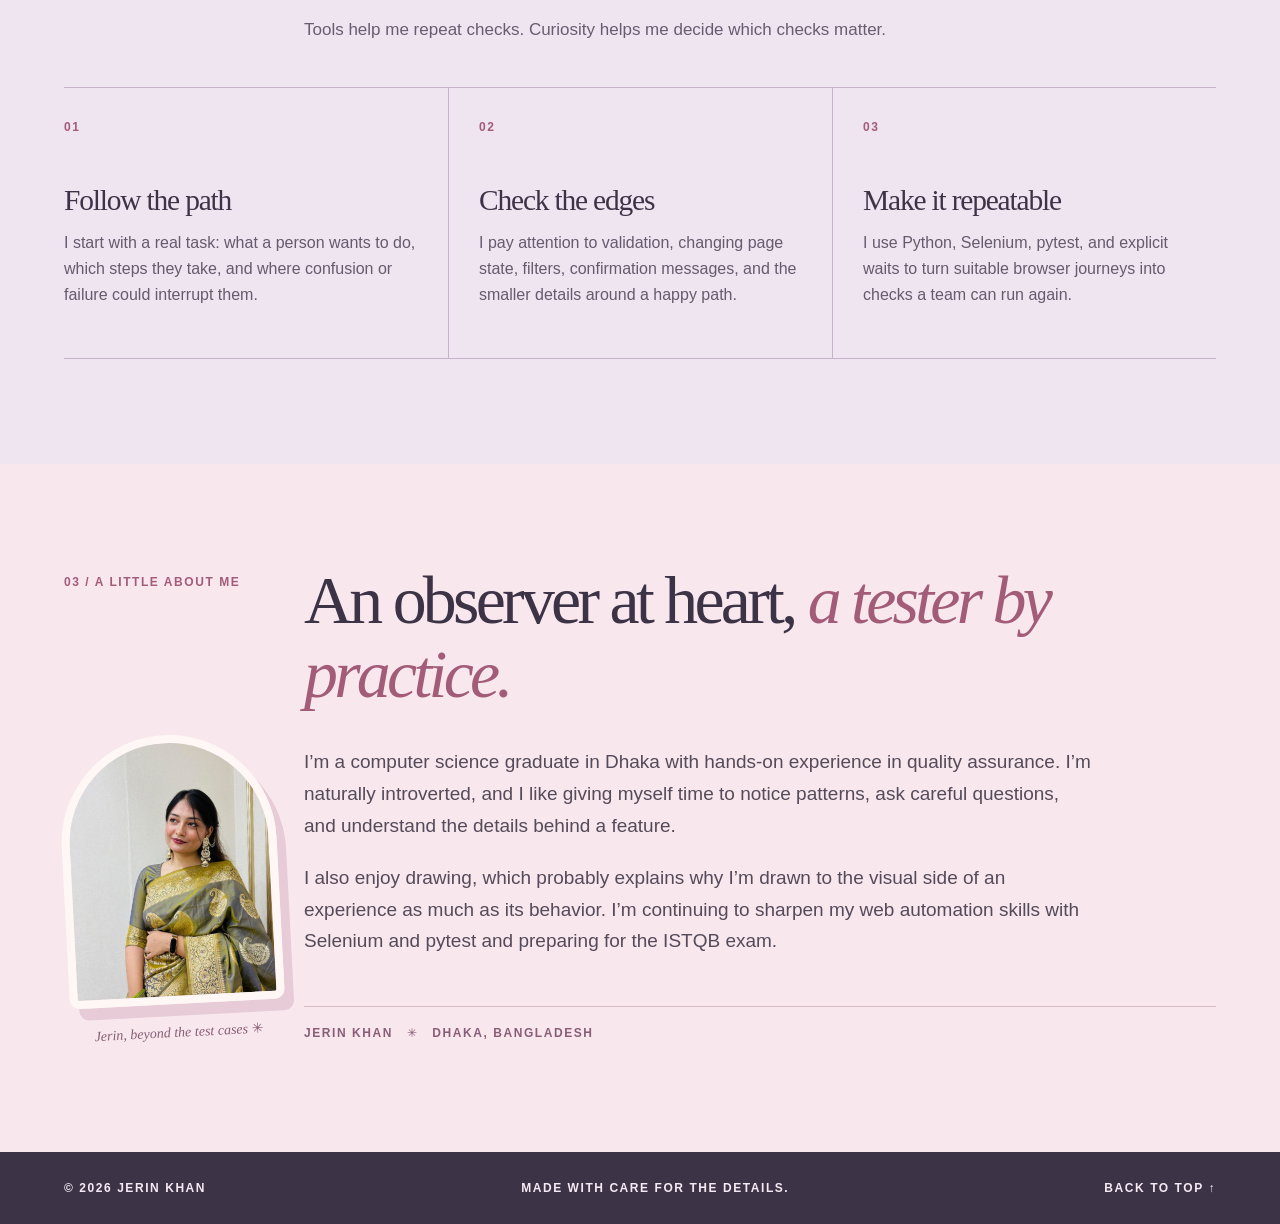
==== commit d49e3ebe: "Align portfolio introduction with updated graduate resume" ====
--- a/index.html
+++ b/index.html
@@ -4,7 +4,7 @@
     <meta charset="utf-8">
     <meta name="viewport" content="width=device-width, initial-scale=1">
     <meta name="theme-color" content="#f5eef8">
-    <meta name="description" content="Jerin Khan is a CSE student and QA tester in Dhaka. Explore her Selenium and pytest automation, web testing projects, and thoughtful approach to quality.">
+    <meta name="description" content="Jerin Khan is a computer science graduate and QA engineer in Dhaka. Explore her Selenium and pytest automation, web testing projects, and thoughtful approach to quality.">
     <title>Jerin Khan | QA & Web Testing</title>
     <link rel="icon" type="image/svg+xml" href="data:image/svg+xml,%3Csvg xmlns='http://www.w3.org/2000/svg' viewBox='0 0 64 64'%3E%3Crect width='64' height='64' rx='16' fill='%23ead8ef'/%3E%3Cpath d='M14 22Q32 6 50 22v21Q32 58 14 43z' fill='%236f557b'/%3E%3Ccircle cx='24' cy='30' r='8' fill='%23fff7ee'/%3E%3Ccircle cx='40' cy='30' r='8' fill='%23fff7ee'/%3E%3Ccircle cx='24' cy='30' r='3' fill='%233a3044'/%3E%3Ccircle cx='40' cy='30' r='3' fill='%233a3044'/%3E%3Cpath d='M28 41l4 5 4-5z' fill='%23f4ad91'/%3E%3C/svg%3E">
     <link rel="stylesheet" href="styles.css">
@@ -28,7 +28,7 @@
           <div class="hero-copy">
             <p class="eyebrow"><span class="eyebrow-line" aria-hidden="true"></span> HELLO, I’M JERIN <span class="eyebrow-star" aria-hidden="true">✳</span> DHAKA, BANGLADESH</p>
             <h1 id="hero-title">Quietly curious.<br><em>Thoroughly testing.</em></h1>
-            <p class="hero-intro">I’m a computer science student and part-time QA tester who enjoys understanding how people use a product, finding the little things that get in their way, and making those journeys more reliable.</p>
+            <p class="hero-intro">I’m a computer science graduate and QA engineer who enjoys understanding how people use a product, finding the little things that get in their way, and making those journeys more reliable.</p>
             <div class="hero-actions"><a class="button-primary" href="#work">Explore my projects <span aria-hidden="true">↗</span></a><span class="hero-side-note">Selenium · pytest · thoughtful QA</span></div>
           </div>
           <div class="hero-art">
@@ -37,7 +37,7 @@
           </div>
         </section>
 
-        <section class="intro-strip" aria-label="At a glance"><span>CSE STUDENT</span><span class="strip-separator" aria-hidden="true">✳</span><span>PART-TIME QA TESTER</span><span class="strip-separator" aria-hidden="true">✳</span><span>WEB AUTOMATION LEARNER</span></section>
+        <section class="intro-strip" aria-label="At a glance"><span>CSE GRADUATE</span><span class="strip-separator" aria-hidden="true">✳</span><span>QA ENGINEER</span><span class="strip-separator" aria-hidden="true">✳</span><span>WEB AUTOMATION BUILDER</span></section>
 
         <section class="work section-wrap" id="work" aria-labelledby="work-title">
           <div class="section-heading"><p class="section-kicker">01 / SELECTED WORK</p><div><h2 id="work-title">Projects, with the <em>details</em> included.</h2><p>Each project taught me something different about following a user journey and checking what happens along the way.</p></div></div>
@@ -65,7 +65,7 @@
 
         <section class="toolkit" id="toolkit" aria-labelledby="toolkit-title"><div class="section-wrap"><div class="section-heading"><p class="section-kicker">02 / MY TOOLKIT</p><div><h2 id="toolkit-title">How I approach <em>quality.</em></h2><p>Tools help me repeat checks. Curiosity helps me decide which checks matter.</p></div></div><div class="toolkit-grid"><div><span class="tool-number">01</span><h3>Follow the path</h3><p>I start with a real task: what a person wants to do, which steps they take, and where confusion or failure could interrupt them.</p></div><div><span class="tool-number">02</span><h3>Check the edges</h3><p>I pay attention to validation, changing page state, filters, confirmation messages, and the smaller details around a happy path.</p></div><div><span class="tool-number">03</span><h3>Make it repeatable</h3><p>I use Python, Selenium, pytest, and explicit waits to turn suitable browser journeys into checks a team can run again.</p></div></div></div></section>
 
-        <section class="about section-wrap" id="about" aria-labelledby="about-title"><div class="about-aside"><p class="section-kicker">03 / A LITTLE ABOUT ME</p><figure class="profile-portrait"><img src="profile-photo.png" alt="Portrait of Jerin Khan" loading="lazy"><figcaption>Jerin, beyond the test cases ✳</figcaption></figure></div><div class="about-main"><h2 id="about-title">An observer at heart, <em>a tester by practice.</em></h2><p>I’m a CSE student in Dhaka and I work part-time in quality assurance. I’m naturally introverted, and I like giving myself time to notice patterns, ask careful questions, and understand the details behind a feature.</p><p>I also enjoy drawing, which probably explains why I’m drawn to the visual side of an experience as much as its behavior. Right now I’m building my web automation skills with Selenium and pytest and preparing for the ISTQB exam.</p><div class="about-signature">JERIN KHAN <span aria-hidden="true">✳</span> DHAKA, BANGLADESH</div></div></section>
+        <section class="about section-wrap" id="about" aria-labelledby="about-title"><div class="about-aside"><p class="section-kicker">03 / A LITTLE ABOUT ME</p><figure class="profile-portrait"><img src="profile-photo.png" alt="Portrait of Jerin Khan" loading="lazy"><figcaption>Jerin, beyond the test cases ✳</figcaption></figure></div><div class="about-main"><h2 id="about-title">An observer at heart, <em>a tester by practice.</em></h2><p>I’m a computer science graduate in Dhaka with hands-on experience in quality assurance. I’m naturally introverted, and I like giving myself time to notice patterns, ask careful questions, and understand the details behind a feature.</p><p>I also enjoy drawing, which probably explains why I’m drawn to the visual side of an experience as much as its behavior. I’m continuing to sharpen my web automation skills with Selenium and pytest and preparing for the ISTQB exam.</p><div class="about-signature">JERIN KHAN <span aria-hidden="true">✳</span> DHAKA, BANGLADESH</div></div></section>
       </main>
       <footer class="site-footer"><span>© <span id="year">2026</span> JERIN KHAN</span><span>MADE WITH CARE FOR THE DETAILS.</span><a href="#top">BACK TO TOP ↑</a></footer>
     </div>
--- a/styles.css
+++ b/styles.css
@@ -7,3 +7,8 @@
 @media(max-width:780px){.site-header{height:72px;gap:12px}.site-header nav{gap:17px;font-size:13px}.wordmark{font-size:16px}.wordmark-initials{width:35px;height:35px}.hero{grid-template-columns:1fr;padding-top:62px;gap:24px}.hero h1{font-size:clamp(3.3rem,8vw,5.4rem)}.hero-art{width:min(100%,460px)}.art-frame{height:475px}.section-wrap{padding:75px 5% 85px}.section-heading{display:block}.section-kicker{margin:0 0 22px}.case-featured-grid,.case-pair{grid-template-columns:1fr}.case-pair .case-study{min-height:unset}.case-featured-grid{gap:32px}.case-small-details{margin-top:15px}.toolkit-grid{grid-template-columns:1fr}.toolkit-grid>div,.toolkit-grid>div+div{min-height:unset;border-left:0;padding:24px 0 28px}.toolkit-grid>div+div{border-top:1px solid #c6b3ca}.toolkit-grid h3{margin:20px 0 8px}.about{display:block}.about-aside{min-height:unset;flex-direction:row;align-items:start;margin-bottom:20px}.about-asterisk{font-size:50px}.about h2{font-size:clamp(3.2rem,8vw,5rem)}}
 @media(max-width:490px){.site-header{padding:0 5%}.wordmark{gap:0}.wordmark>span:last-child{display:none}.site-header nav{gap:15px}.hero{padding-top:49px}.eyebrow{font-size:10px;gap:7px}.hero h1{font-size:clamp(3rem,12vw,4.2rem)}.hero-intro{font-size:16px}.hero-side-note{display:none}.hero-art{width:94%;margin:5px auto 0}.art-frame{height:390px}.art-caption{font-size:12px;right:-11px}.intro-strip{gap:9px;padding:17px 5%;font-size:10px}.section-heading h2,.about h2{font-size:clamp(2.65rem,10vw,3.5rem)}.case-study{padding:23px 20px}.case-type{font-size:10px;letter-spacing:.1em}.case-featured h3,.case-pair h3{font-size:2.8rem}.case-lead{font-size:19px}.case-flow{padding:19px}.case-flow li{font-size:14px}.about-main p{font-size:17px}.site-footer>span:nth-child(2){display:none}}
 @media(prefers-reduced-motion:reduce){:root{scroll-behavior:auto}*,*::before,*::after{transition-duration:.01ms!important;animation-duration:.01ms!important}}
+
+/* Featured game and portrait */
+.project-links{margin:24px 0 0}.project-links a,.game-source{color:#784a73;font-weight:700;text-decoration:underline;text-decoration-color:#bd95b1;text-underline-offset:5px}.project-links a:hover,.game-source:hover{color:#452a52}.case-game{background:#f4eaf0;margin-top:19px}.game-grid{display:grid;grid-template-columns:minmax(0,1.1fr) minmax(270px,.9fr);align-items:center;gap:6%}.game-grid h3{font-size:clamp(2.8rem,4.1vw,4.8rem)}.game-grid>div:first-child>p:not(.case-lead):not(.game-eyebrow):not(.game-play-note){font-size:16px;line-height:1.7;color:#5d5262}.game-eyebrow{color:var(--rose);font-size:12px;font-weight:800;letter-spacing:.14em;margin:0 0 14px}.game-actions{display:flex;flex-wrap:wrap;align-items:center;gap:21px;margin-top:28px}.game-play-note{color:#7e6477;font-family:Georgia,serif;font-size:15px;font-style:italic;margin:16px 0 0}.game-scene{position:relative;display:flex;flex-direction:column;justify-content:space-between;min-height:350px;border-radius:18px;background:radial-gradient(circle at 80% 20%,#668477,#253846 65%,#1d2a37);padding:22px;overflow:hidden;box-shadow:10px 12px 0 #dfceda}.game-scene-label,.game-scene-footer{font-size:12px;font-weight:800;letter-spacing:.17em;color:#f4f1de}.game-scene-footer{align-self:end}.game-road{position:absolute;inset:22% -10%;background:repeating-linear-gradient(90deg,transparent 0 32px,#f5e7c4 32px 43px,transparent 43px 110px) center center/100% 3px no-repeat,linear-gradient(145deg,#495664,#313a49);transform:rotate(-15deg);border-top:2px solid #819591;border-bottom:2px solid #819591}.parking-bay{position:absolute;right:20%;top:12%;width:74px;height:60px;border:3px solid #a9e4bf;background:#3b996d55;box-shadow:0 0 24px #8ee7aa88}.game-car{position:absolute;left:27%;top:30%;font-size:70px;filter:drop-shadow(4px 5px 3px #10171b);transform:rotate(15deg)}.profile-portrait{width:min(100%,245px);margin:0 0 0 0;transform:rotate(-3deg)}.profile-portrait img{display:block;width:100%;aspect-ratio:4/5;object-fit:cover;object-position:50% 32%;border-radius:130px 130px 12px 12px;border:8px solid #fff7f6;box-shadow:9px 12px 0 #e7cbd7}.profile-portrait figcaption{font-family:Georgia,serif;font-size:14px;color:#865d74;font-style:italic;margin-top:20px;text-align:center}.about-aside{justify-content:space-between;gap:28px}
+@media(max-width:780px){.game-grid{grid-template-columns:1fr;gap:35px}.game-scene{min-height:300px}.profile-portrait{max-width:205px;margin-bottom:25px}.about-aside{flex-direction:column;align-items:start}}
+@media(max-width:490px){.game-actions .button-primary{width:100%}.game-grid h3{font-size:2.8rem}.game-scene{min-height:250px}.profile-portrait{max-width:190px}}
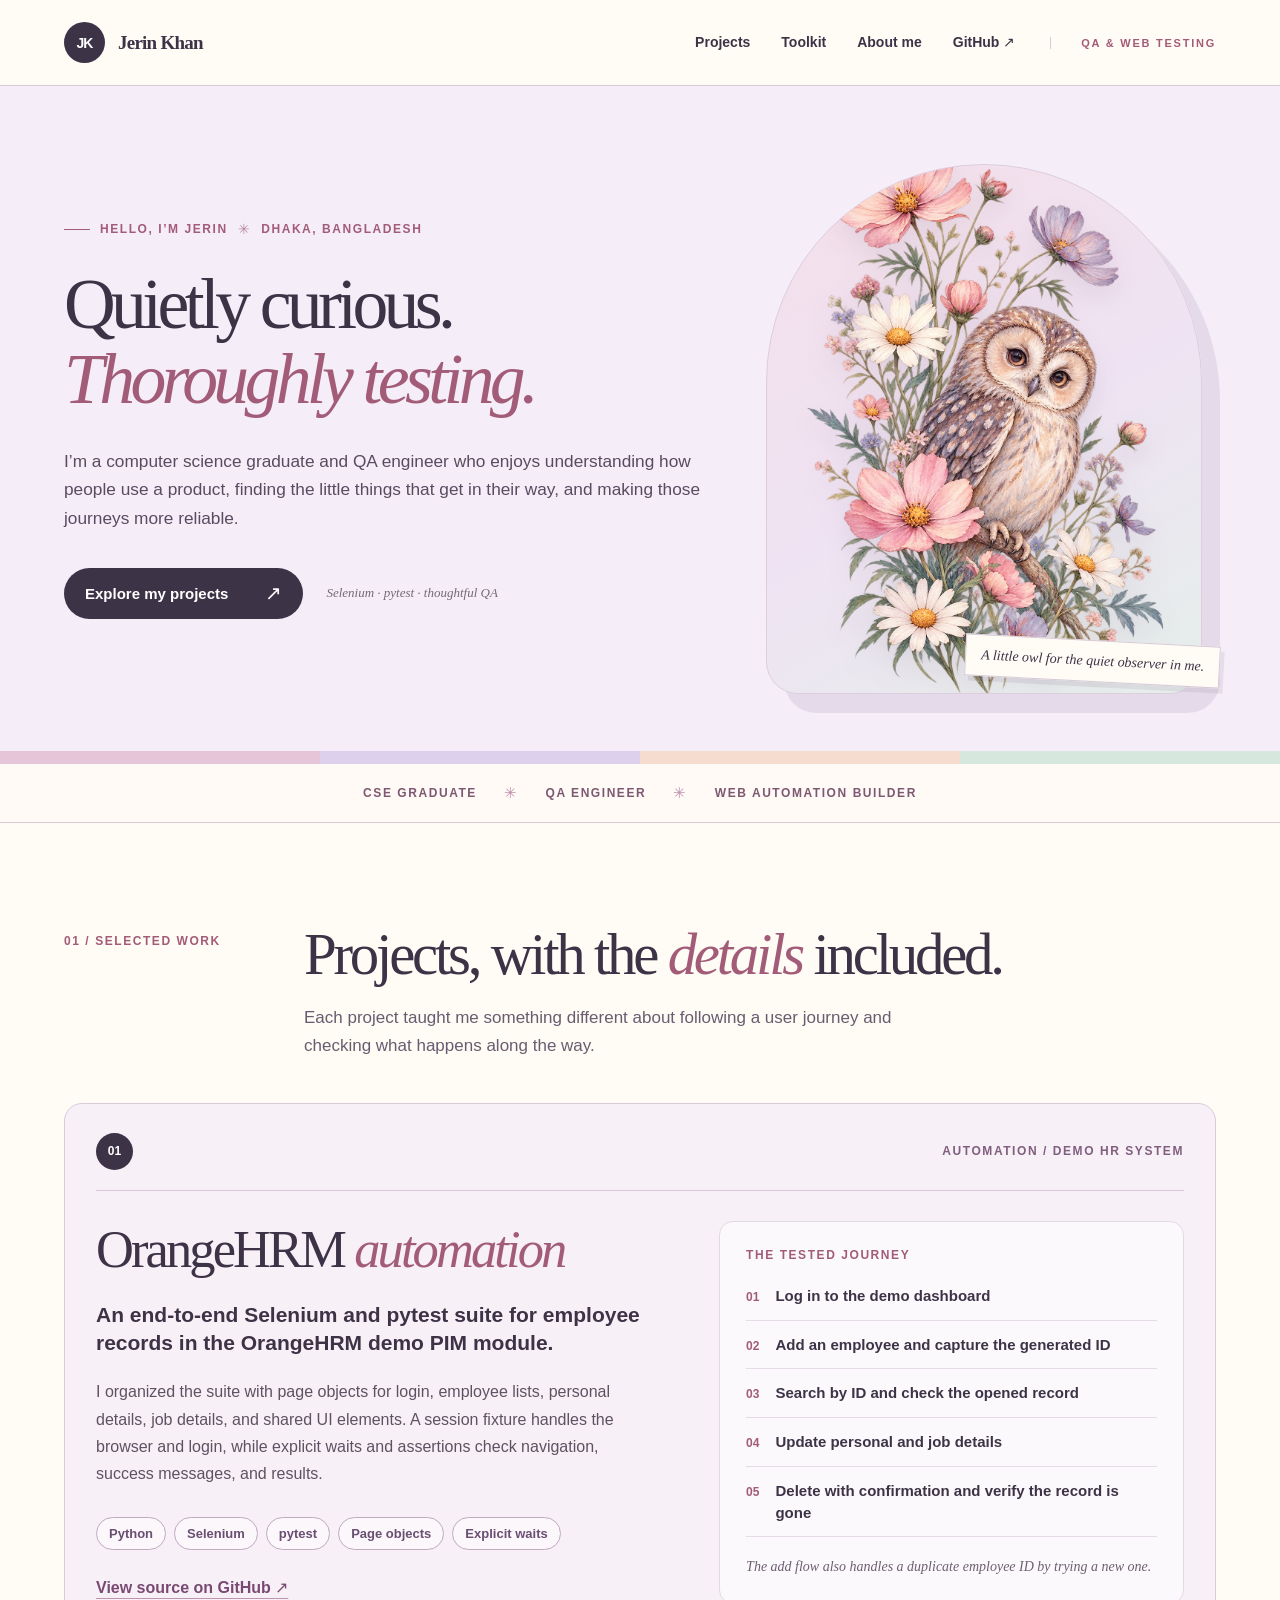
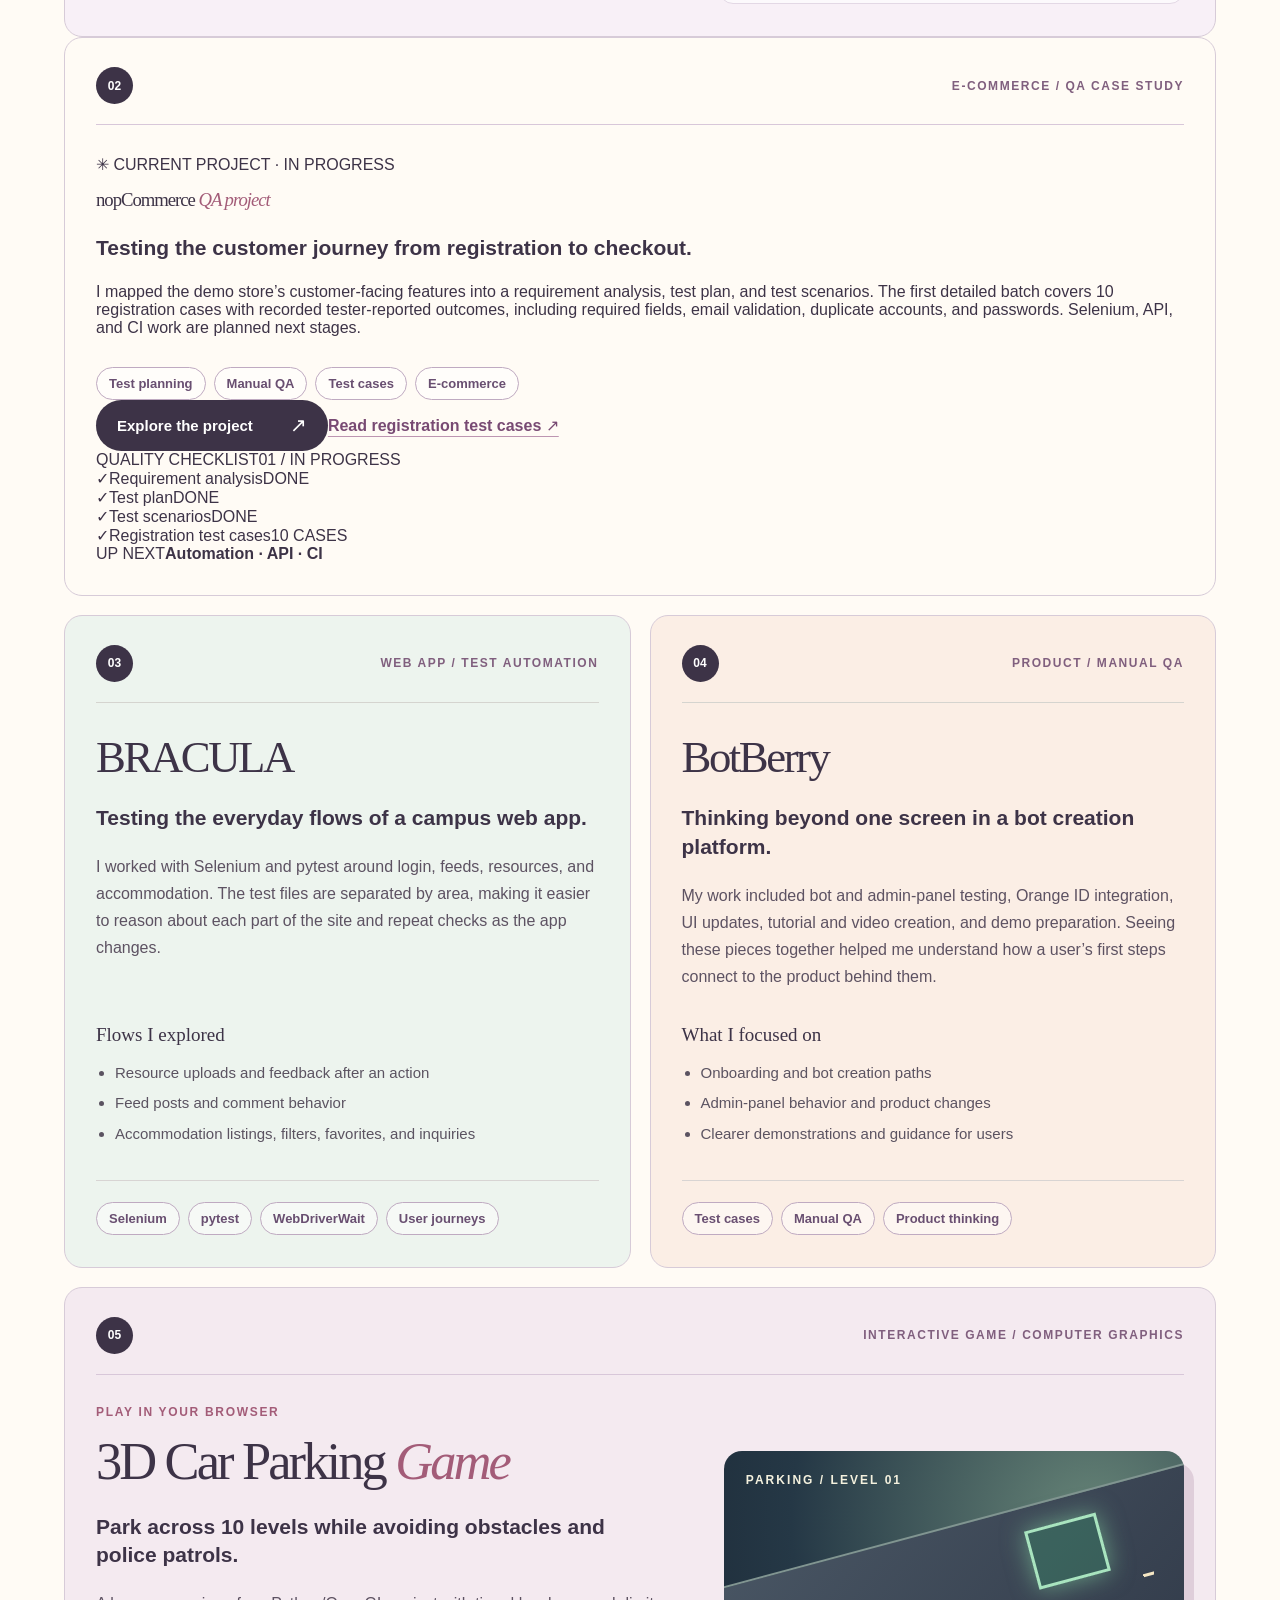
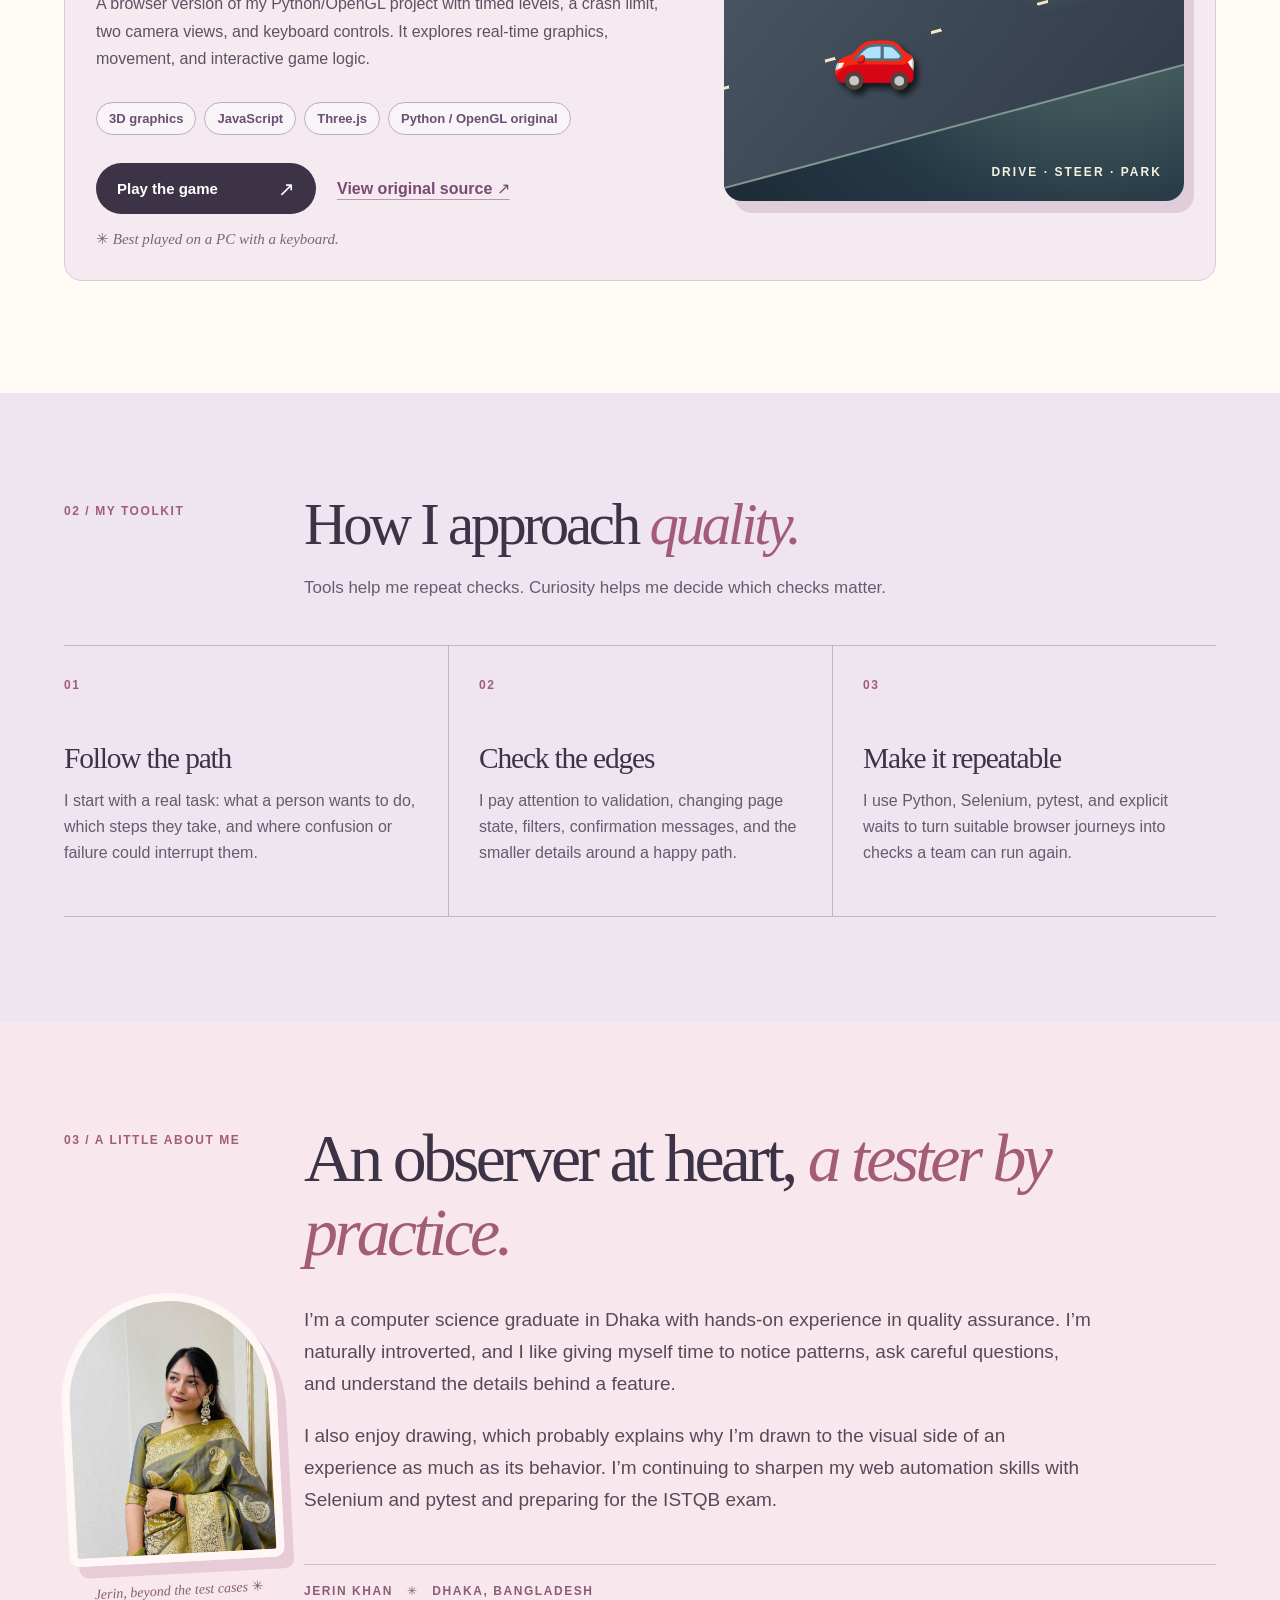
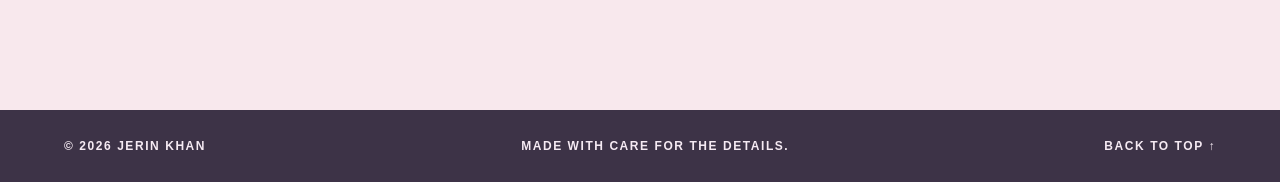
==== commit 02411451: "Add in-progress nopCommerce QA case study" ====
--- a/index.html
+++ b/index.html
@@ -50,14 +50,21 @@
             </div>
           </article>
 
+          <article class="case-study case-nopcommerce" aria-labelledby="nop-title">
+            <div class="case-header"><span class="case-index">02</span><span class="case-type">E-COMMERCE / QA CASE STUDY</span></div>
+            <div class="nop-grid">
+              <div class="nop-copy"><p class="nop-status"><span aria-hidden="true">✳</span> CURRENT PROJECT · IN PROGRESS</p><h3 id="nop-title">nopCommerce <em>QA project</em></h3><p class="case-lead">Testing the customer journey from registration to checkout.</p><p>I mapped the demo store’s customer-facing features into a requirement analysis, test plan, and test scenarios. The first detailed batch covers 10 registration cases with recorded tester-reported outcomes, including required fields, email validation, duplicate accounts, and passwords. Selenium, API, and CI work are planned next stages.</p><div class="tag-list"><span>Test planning</span><span>Manual QA</span><span>Test cases</span><span>E-commerce</span></div><div class="nop-actions"><a class="button-primary" href="https://github.com/Jerin022846/nopcommerce-ecommerce-QA" target="_blank" rel="noopener noreferrer">Explore the project <span aria-hidden="true">↗</span></a><a class="game-source" href="https://github.com/Jerin022846/nopcommerce-ecommerce-QA/blob/main/test-cases/Registration_Test_Cases.md" target="_blank" rel="noopener noreferrer">Read registration test cases ↗</a></div></div>
+              <div class="nop-board" aria-hidden="true"><div class="nop-board-head"><span>QUALITY CHECKLIST</span><span>01 / IN PROGRESS</span></div><div class="nop-board-row"><span class="nop-check">✓</span><span>Requirement analysis</span><span>DONE</span></div><div class="nop-board-row"><span class="nop-check">✓</span><span>Test plan</span><span>DONE</span></div><div class="nop-board-row"><span class="nop-check">✓</span><span>Test scenarios</span><span>DONE</span></div><div class="nop-board-row"><span class="nop-check">✓</span><span>Registration test cases</span><span>10 CASES</span></div><div class="nop-board-foot"><span>UP NEXT</span><strong>Automation · API · CI</strong></div></div>
+            </div>
+          </article>
           <div class="case-pair">
-            <article class="case-study case-bracula" aria-labelledby="bracula-title"><div class="case-header"><span class="case-index">02</span><span class="case-type">WEB APP / TEST AUTOMATION</span></div><h3 id="bracula-title">BRACULA</h3><p class="case-lead">Testing the everyday flows of a campus web app.</p><p>I worked with Selenium and pytest around login, feeds, resources, and accommodation. The test files are separated by area, making it easier to reason about each part of the site and repeat checks as the app changes.</p><div class="case-small-details"><h4>Flows I explored</h4><ul><li>Resource uploads and feedback after an action</li><li>Feed posts and comment behavior</li><li>Accommodation listings, filters, favorites, and inquiries</li></ul></div><div class="tag-list"><span>Selenium</span><span>pytest</span><span>WebDriverWait</span><span>User journeys</span></div></article>
-            <article class="case-study case-botberry" aria-labelledby="botberry-title"><div class="case-header"><span class="case-index">03</span><span class="case-type">PRODUCT / MANUAL QA</span></div><h3 id="botberry-title">BotBerry</h3><p class="case-lead">Thinking beyond one screen in a bot creation platform.</p><p>My work included bot and admin-panel testing, Orange ID integration, UI updates, tutorial and video creation, and demo preparation. Seeing these pieces together helped me understand how a user’s first steps connect to the product behind them.</p><div class="case-small-details"><h4>What I focused on</h4><ul><li>Onboarding and bot creation paths</li><li>Admin-panel behavior and product changes</li><li>Clearer demonstrations and guidance for users</li></ul></div><div class="tag-list"><span>Test cases</span><span>Manual QA</span><span>Product thinking</span></div></article>
+            <article class="case-study case-bracula" aria-labelledby="bracula-title"><div class="case-header"><span class="case-index">03</span><span class="case-type">WEB APP / TEST AUTOMATION</span></div><h3 id="bracula-title">BRACULA</h3><p class="case-lead">Testing the everyday flows of a campus web app.</p><p>I worked with Selenium and pytest around login, feeds, resources, and accommodation. The test files are separated by area, making it easier to reason about each part of the site and repeat checks as the app changes.</p><div class="case-small-details"><h4>Flows I explored</h4><ul><li>Resource uploads and feedback after an action</li><li>Feed posts and comment behavior</li><li>Accommodation listings, filters, favorites, and inquiries</li></ul></div><div class="tag-list"><span>Selenium</span><span>pytest</span><span>WebDriverWait</span><span>User journeys</span></div></article>
+            <article class="case-study case-botberry" aria-labelledby="botberry-title"><div class="case-header"><span class="case-index">04</span><span class="case-type">PRODUCT / MANUAL QA</span></div><h3 id="botberry-title">BotBerry</h3><p class="case-lead">Thinking beyond one screen in a bot creation platform.</p><p>My work included bot and admin-panel testing, Orange ID integration, UI updates, tutorial and video creation, and demo preparation. Seeing these pieces together helped me understand how a user’s first steps connect to the product behind them.</p><div class="case-small-details"><h4>What I focused on</h4><ul><li>Onboarding and bot creation paths</li><li>Admin-panel behavior and product changes</li><li>Clearer demonstrations and guidance for users</li></ul></div><div class="tag-list"><span>Test cases</span><span>Manual QA</span><span>Product thinking</span></div></article>
           </div>
           <article class="case-study case-game" aria-labelledby="game-title">
-            <div class="case-header"><span class="case-index">04</span><span class="case-type">INTERACTIVE GAME / COMPUTER GRAPHICS</span></div>
+            <div class="case-header"><span class="case-index">05</span><span class="case-type">INTERACTIVE GAME / COMPUTER GRAPHICS</span></div>
             <div class="game-grid">
-              <div><p class="game-eyebrow">NEW PROJECT · PLAY IN YOUR BROWSER</p><h3 id="game-title">3D Car Parking <em>Game</em></h3><p class="case-lead">Park across 10 levels while avoiding obstacles and police patrols.</p><p>A browser version of my Python/OpenGL project with timed levels, a crash limit, two camera views, and keyboard controls. It explores real-time graphics, movement, and interactive game logic.</p><div class="tag-list"><span>3D graphics</span><span>JavaScript</span><span>Three.js</span><span>Python / OpenGL original</span></div><div class="game-actions"><a class="button-primary" href="https://jerin022846.github.io/parking-game/" target="_blank" rel="noopener noreferrer">Play the game <span aria-hidden="true">↗</span></a><a class="game-source" href="https://github.com/Jerin022846/3d_parking_game_with_police_patroling" target="_blank" rel="noopener noreferrer">View original source ↗</a></div><p class="game-play-note">✳ Best played on a PC with a keyboard.</p></div>
+              <div><p class="game-eyebrow">PLAY IN YOUR BROWSER</p><h3 id="game-title">3D Car Parking <em>Game</em></h3><p class="case-lead">Park across 10 levels while avoiding obstacles and police patrols.</p><p>A browser version of my Python/OpenGL project with timed levels, a crash limit, two camera views, and keyboard controls. It explores real-time graphics, movement, and interactive game logic.</p><div class="tag-list"><span>3D graphics</span><span>JavaScript</span><span>Three.js</span><span>Python / OpenGL original</span></div><div class="game-actions"><a class="button-primary" href="https://jerin022846.github.io/parking-game/" target="_blank" rel="noopener noreferrer">Play the game <span aria-hidden="true">↗</span></a><a class="game-source" href="https://github.com/Jerin022846/3d_parking_game_with_police_patroling" target="_blank" rel="noopener noreferrer">View original source ↗</a></div><p class="game-play-note">✳ Best played on a PC with a keyboard.</p></div>
               <div class="game-scene" aria-hidden="true"><span class="game-scene-label">PARKING / LEVEL 01</span><div class="game-road"><span class="parking-bay"></span><span class="game-car">🚗</span></div><span class="game-scene-footer">DRIVE · STEER · PARK</span></div>
             </div>
           </article>
